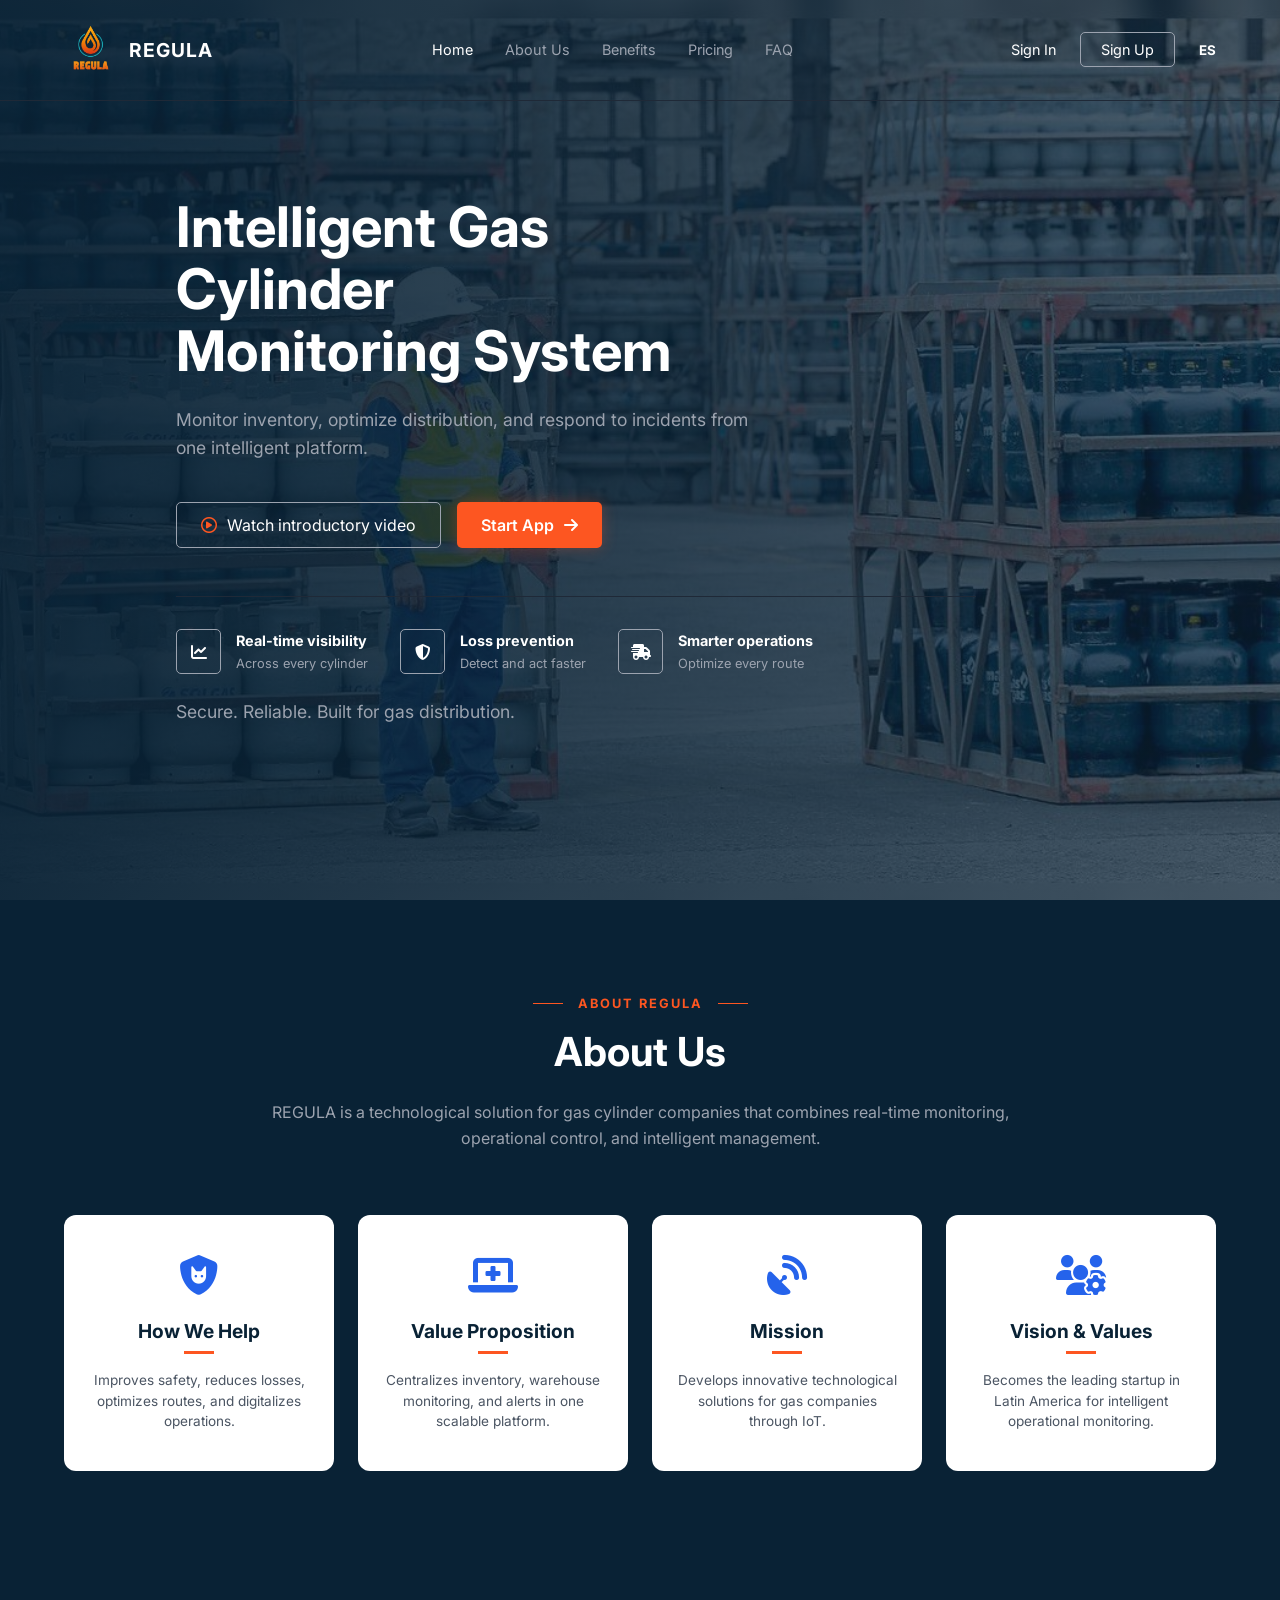
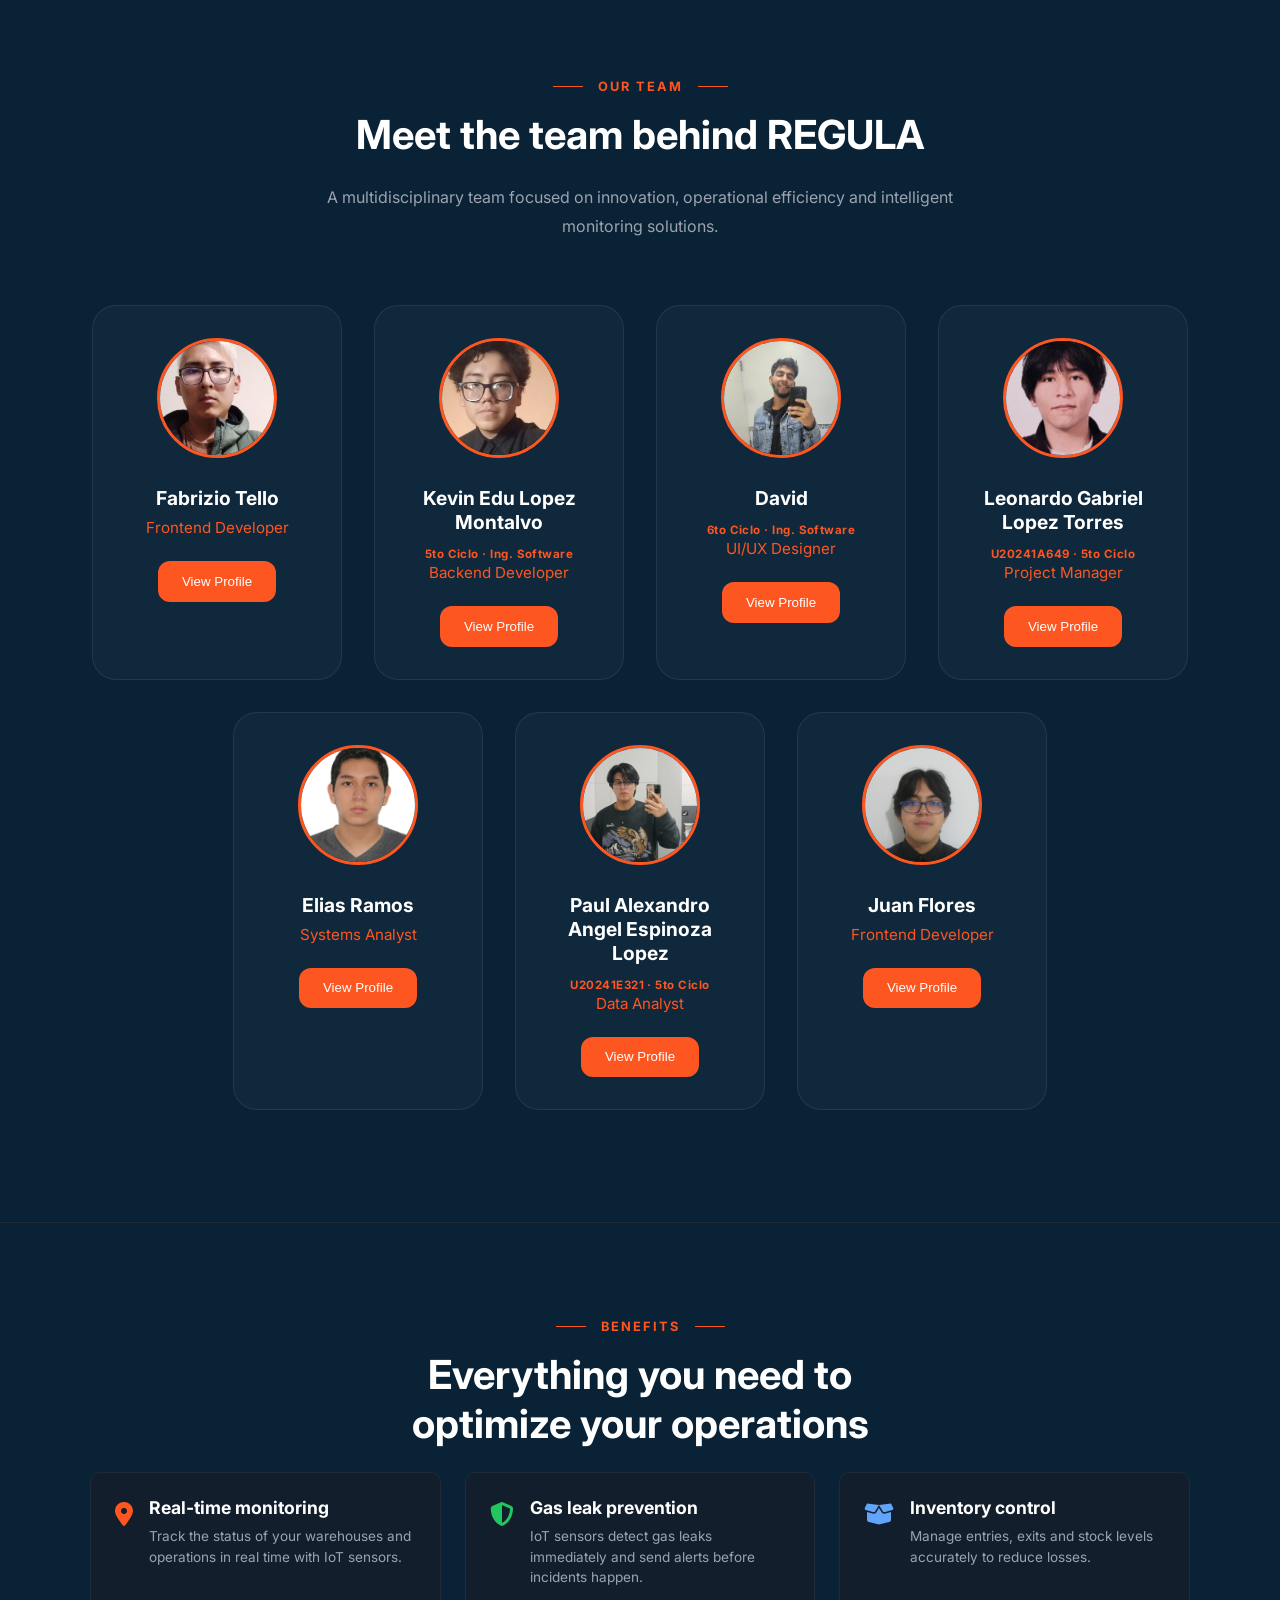
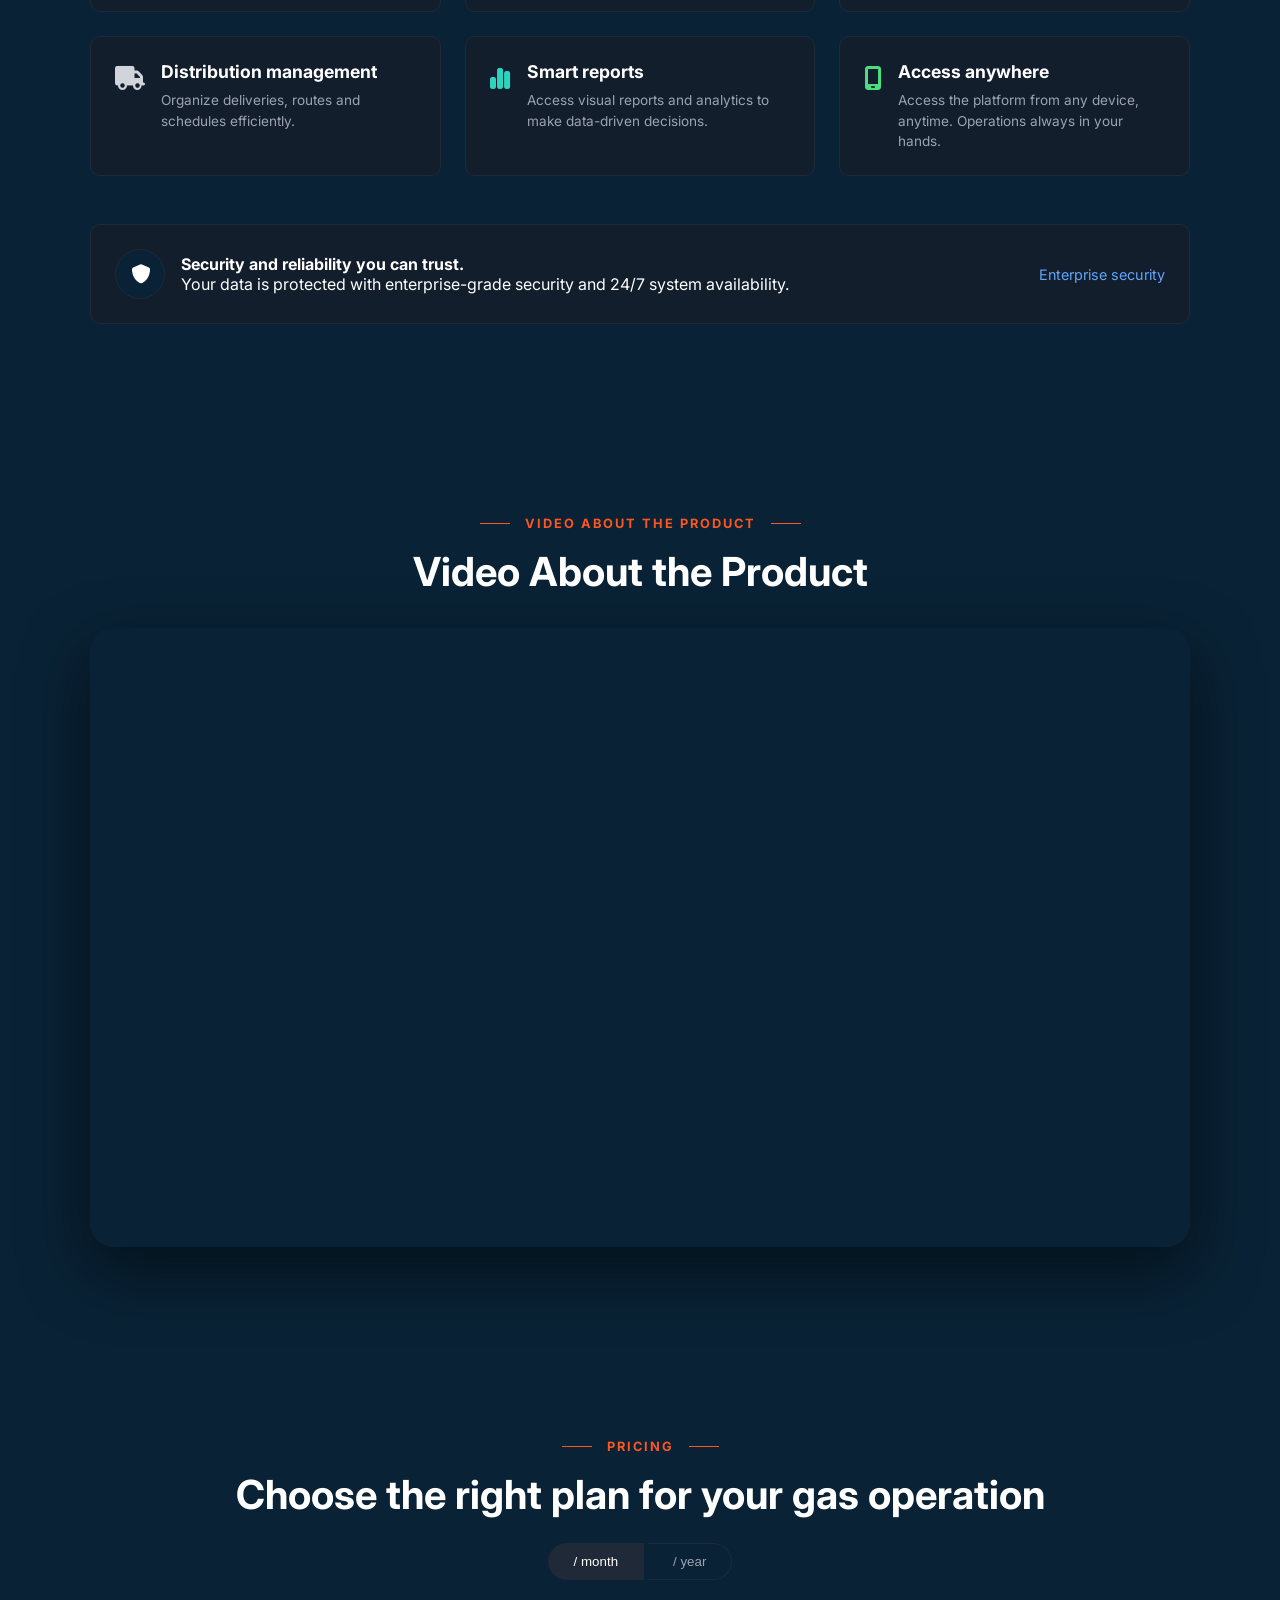
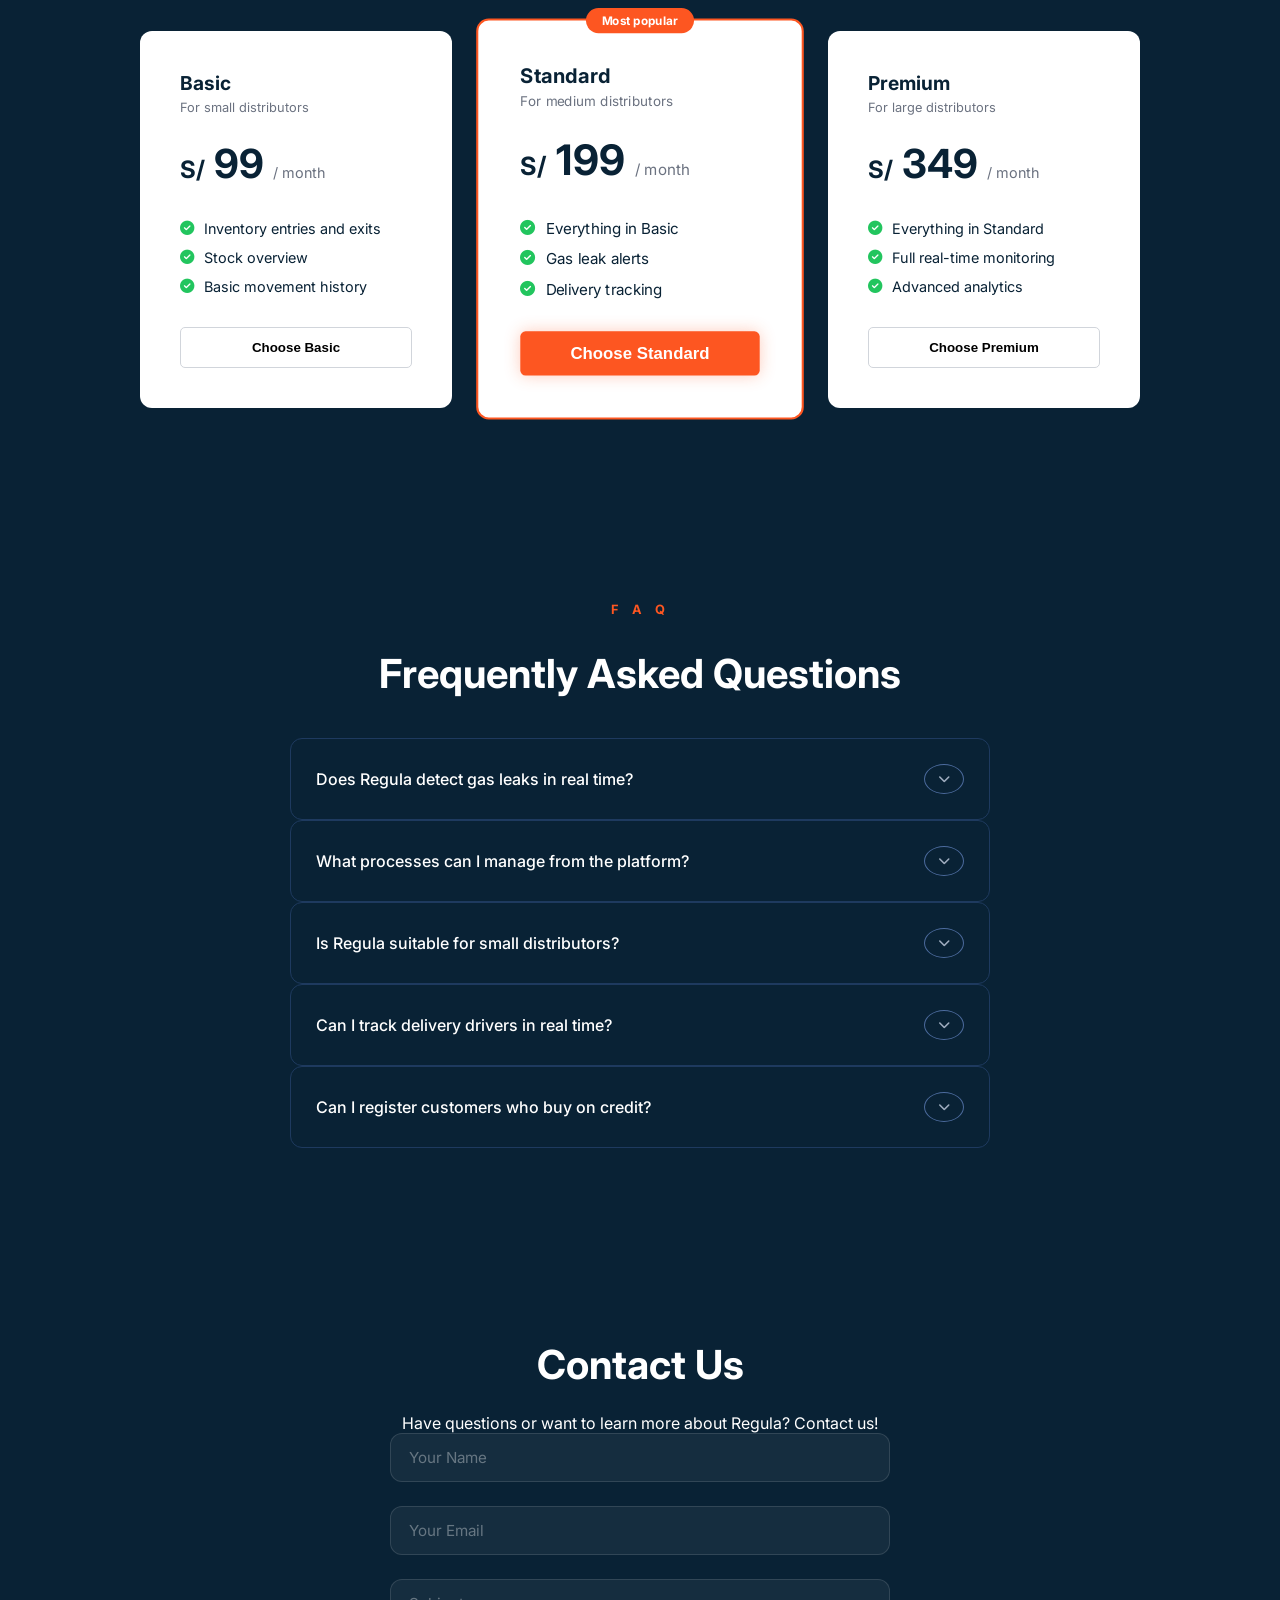
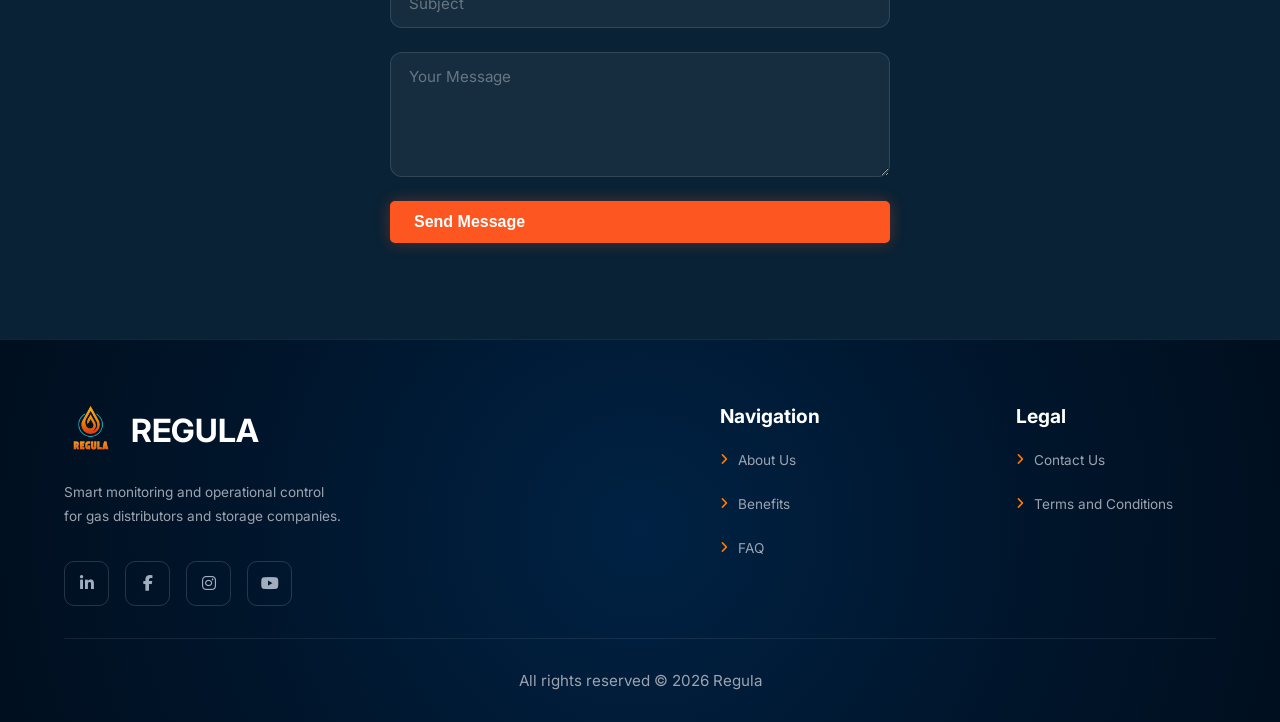
==== docs/index.html @ 6ac47c5e "feat(develop): update deployment path, enhance contact form functionality, and improve team member p" ====
﻿<!DOCTYPE html>
<html lang="es">
<head>
    <meta charset="UTF-8">
    <meta name="viewport" content="width=device-width, initial-scale=1.0">
    <title>Regula - Intelligent Gas Cylinder Monitoring</title>
    <link rel="stylesheet" href="assets/css/styles.css">
    <link href="https://fonts.googleapis.com/css2?family=Inter:wght@300;400;500;600;700&display=swap" rel="stylesheet">
    <link rel="stylesheet" href="https://cdnjs.cloudflare.com/ajax/libs/font-awesome/6.4.0/css/all.min.css">
    <link rel="stylesheet"href="https://cdnjs.cloudflare.com/ajax/libs/font-awesome/6.5.1/css/all.min.css">
</head>
<body>

    <header class="navbar">
        <div class="logo">
            <img src="assets/icons/logo-regula.png" alt="logo" width="55" height="auto">
            <span><b>REGULA</b></span>
        </div>

        <nav id="nav">
            <a href="#hero" class="active" data-i18n="nav_home">Home</a>
            <a href="#about" data-i18n="nav_about">About Us</a>
            <a href="#features" data-i18n="nav_features">Benefits</a>
            <a href="#pricing" data-i18n="nav_pricing">Pricing</a>
            <a href="#faq" data-i18n="nav_faq">FAQ</a>
        </nav>

        <div class="nav-actions">
        <a href="#signin" class="btn-signin">Sign In</a>
        <a href="#signup" class="btn-signup">Sign Up</a>
            <button id="langToggle" class="lang-btn">EN</button>
        </div>
    </header>

    
<section id="signin" class="auth-page">
    <div class="auth-left">
        <div class="auth-accent-line"></div>

        <h1>Welcome Back</h1>

        <p>
            Sign in to access your REGULA dashboard and manage your gas
            cylinder operations intelligently
        </p>

        <div class="auth-benefits">
            <div class="auth-benefit">
                <div class="auth-icon-box">
                    <i class="fa-solid fa-shield-halved"></i>
                </div>
                <div>
                    <h3>Secure Access</h3>
                    <span>Your data is protected with enterprise-grade security</span>
                </div>
            </div>

            <div class="auth-benefit">
                <div class="auth-icon-box">
                    <i class="fa-solid fa-chart-simple"></i>
                </div>
                <div>
                    <h3>Real-time Insights</h3>
                    <span>Monitor and act your operations with live data</span>
                </div>
            </div>

            <div class="auth-benefit">
                <div class="auth-icon-box">
                    <i class="fa-solid fa-truck-fast"></i>
                </div>
                <div>
                    <h3>Smarter Operations</h3>
                    <span>Optimize routes, reduce losses, and improve efficiency</span>
                </div>
            </div>
        </div>
    </div>

    <div class="auth-card">
        <h2>Sign In</h2>
        <p>Welcome back! Please sign in to continue</p>

        <form class="auth-form" id="signInForm">
            <div class="auth-field">
                <label>Email</label>
                <div class="auth-input">
                    <i class="fa-regular fa-envelope"></i>
                    <input type="email" id="signinEmail" placeholder="you@example.com" required>
                </div>
            </div>

            <div class="auth-field">
                <label>Password</label>
                <div class="auth-input">
                    <i class="fa-solid fa-lock"></i>
                    <input type="password" id="signinPassword" placeholder="Enter your password" required>
                    <button type="button" class="auth-password-toggle">
                        <i class="fa-regular fa-eye"></i>
                    </button>
                </div>
            </div>

            <div class="auth-row">
                <label class="auth-check">
                    <input type="checkbox">
                    <span>Remember me</span>
                </label>

                <a href="#">Forgot password?</a>
            </div>

            <button type="submit" class="auth-submit">
                Sign In
                <i class="fa-solid fa-arrow-right"></i>
            </button>

            <div class="auth-divider">
                <span></span>
                <p>or continue with</p>
                <span></span>
            </div>

        <button type="button" class="google-btn">
        <img src="assets/icons/google-icon.svg" alt="Google icon" class="google-icon">
            Continue with Google
        </button>

            <p class="auth-switch">
                Don’t have an account?
                <a href="#signup" class="show-signup">Sign Up</a>
            </p>

            <p class="auth-message" id="signInMessage"></p>
        </form>
    </div>
</section>

<section id="signup" class="auth-page">
    <div class="auth-left">
        <div class="auth-accent-line"></div>

        <h1>Get started<br>with REGULA</h1>

        <p>
            Create your account to streamline gas cylinder operations, ensure safety,
            and monitor performance in real time.
        </p>

        <div class="auth-benefits">
            <div class="auth-benefit">
                <div class="auth-icon-box">
                    <i class="fa-solid fa-shield-halved"></i>
                </div>
                <div>
                    <h3>Centralized Control</h3>
                    <span>Manage your fleet, inspections, and compliance from one secure platform</span>
                </div>
            </div>

            <div class="auth-benefit">
                <div class="auth-icon-box">
                    <i class="fa-solid fa-chart-simple"></i>
                </div>
                <div>
                    <h3>Real-time Visibility</h3>
                    <span>Track cylinder status, refills, and alerts with live dashboards</span>
                </div>
            </div>

            <div class="auth-benefit">
                <div class="auth-icon-box">
                    <i class="fa-solid fa-truck-fast"></i>
                </div>
                <div>
                    <h3>Operational Efficiency</h3>
                    <span>Optimize routes, reduce downtime, and improve safety</span>
                </div>
            </div>
        </div>
    </div>

    <div class="auth-card">
        <h2>Sign Up</h2>
        <p>Create your account to get started with REGULA.</p>

        <form class="auth-form" id="signUpForm">
            <div class="auth-field">
                <label>Full name</label>
                <div class="auth-input">
                    <i class="fa-regular fa-user"></i>
                    <input type="text" id="signupName" placeholder="Enter your full name" required>
                </div>
            </div>

            <div class="auth-field">
                <label>Company name</label>
                <div class="auth-input">
                    <i class="fa-regular fa-building"></i>
                    <input type="text" id="signupCompany" placeholder="Enter your company name" required>
                </div>
            </div>

            <div class="auth-field">
                <label>Email</label>
                <div class="auth-input">
                    <i class="fa-regular fa-envelope"></i>
                    <input type="email" id="signupEmail" placeholder="you@example.com" required>
                </div>
            </div>

            <div class="auth-field">
                <label>Password</label>
                <div class="auth-input">
                    <i class="fa-solid fa-lock"></i>
                    <input type="password" id="signupPassword" placeholder="Enter your password" required>
                    <button type="button" class="auth-password-toggle">
                        <i class="fa-regular fa-eye"></i>
                    </button>
                </div>
            </div>

            <div class="auth-field">
                <label>Confirm password</label>
                <div class="auth-input">
                    <i class="fa-solid fa-lock"></i>
                    <input type="password" id="signupConfirmPassword" placeholder="Confirm your password" required>
                    <button type="button" class="auth-password-toggle">
                        <i class="fa-regular fa-eye"></i>
                    </button>
                </div>
            </div>

            <label class="auth-check terms">
                <input type="checkbox" id="termsCheck" required>
                <span>I agree to the <a href="#">Terms of Service</a> and <a href="#">Privacy Policy</a></span>
            </label>

            <button type="submit" class="auth-submit">
                Create Account
                <i class="fa-solid fa-arrow-right"></i>
            </button>

            <div class="auth-divider">
                <span></span>
                <p>or continue with</p>
                <span></span>
            </div>

        <button type="button" class="google-btn">
        <img src="assets/icons/google-icon.svg" alt="Google icon" class="google-icon">
        Continue with Google
        </button>

            <p class="auth-switch">
                Already have an account?
                <a href="#signin" class="show-signin">Sign In</a>
            </p>

            <p class="auth-message" id="signUpMessage"></p>
        </form>
    </div>
</section>

    <section id="hero" class="hero">
        <div class="hero-container">
            <h1 data-i18n="hero_title">Intelligent Gas<br>Cylinder<br>Monitoring System</h1>
            <p data-i18n="hero_desc">
                Monitor inventory, optimize distribution, and respond to incidents from one intelligent platform.
            </p>

            <div class="buttons">
                <a class="btn-secondary" href="#about-product"><i class="fa-regular fa-circle-play"></i><span data-i18n="btn_video_text">Watch introductory video</span></a>
                <a class="btn-primary" data-i18n="btn_demo" href="https://regula-frontend.firebaseapp.com/" target="_blank"> <i class="fa-solid fa-arrow-right"></i></a>
            </div>

            <div class="hero-metrics">
                <div class="metric">
                    <div class="icon-box"><i class="fa-solid fa-chart-line"></i></div>
                    <div>
                        <h4 data-i18n="metric_1"></h4>
                        <span data-i18n="metric_span1"></span>
                    </div>
                </div>
                <div class="metric">
                    <div class="icon-box"><i class="fa-solid fa-shield-halved"></i></div>
                    <div>
                        <h4 data-i18n="metric_2"></h4>
                        <span data-i18n="metric_span2"></span>
                    </div>
                </div>
                <div class="metric">
                    <div class="icon-box"><i class="fa-solid fa-truck-fast"></i></div>
                    <div>
                        <h4 data-i18n="metric_3"></h4>
                        <span data-i18n="metric_span3"></span>
                    </div>
                </div>
            </div>
            <p class="hero-note" data-i18n="metric_text"></p>
        </div>
    </section>

    <section id="about" class="about">
        <div class="section-tag"><span class="line"></span> ABOUT REGULA <span class="line"></span></div>
        <h2 data-i18n="nav_about">About Us</h2>
        <p class="section-desc" data-i18n="about_desc"></p>

        <div class="about-grid">
            <div class="about-card">
                <i class="fa-solid fa-shield-cat icon-large"></i>
                <h3 data-i18n="about_h3_1"></h3>
                <div class="card-line"></div>
                <p data-i18n="about_p_1"></p>
            </div>
            <div class="about-card">
                <i class="fa-solid fa-laptop-medical icon-large"></i>
                <h3 data-i18n="about_h3_2"></h3>
                <div class="card-line"></div>
                <p data-i18n="about_p_2"></p>
            </div>
            <div class="about-card">
                <i class="fa-solid fa-satellite-dish icon-large"></i>
                <h3 data-i18n="about_h3_3"></h3>
                <div class="card-line"></div>
                <p data-i18n="about_p_3"></p>
            </div>
            <div class="about-card">
                <i class="fa-solid fa-users-gear icon-large"></i>
                <h3 data-i18n="about_h3_4"  ></h3>
                <div class="card-line"></div>
                <p data-i18n="about_p_4"></p>
            </div>
        </div>
    </section>

    <section class="our-team" id="our-team">

    <div class="section-tag">
        <span class="line"></span>
        <span data-i18n="team_title">Our Team</span>
        <span class="line"></span>
    </div>

    <h2 data-i18n="team_subtitle">
        Meet the professionals behind REGULA
    </h2>

    <p class="team-intro" data-i18n="team_intro">
        A multidisciplinary team focused on innovation,
        operational efficiency and intelligent monitoring solutions.
    </p>

    <div class="team-grid">

        <div class="team-member">
            <img src="assets/images/Fabrizio.png" alt="Fabrizio">
            <h4>Fabrizio Tello</h4>
            <span class="role">Frontend Developer</span>
            <button class="team-btn"
                    onclick="openModal(
                    'Fabrizio Tello',
                    'Frontend developer focused on creating modern interfaces and intuitive user experiences for REGULA.'
                    )">
                View Profile
            </button>
        </div>

        <div class="team-member">
            <img src="assets/images/Kevin.jpeg" alt="Kevin">
            <h4>Kevin Edu Lopez Montalvo</h4>
            <span class="member-code">5to Ciclo · Ing. Software</span>
            <span class="role">Backend Developer</span>
            <button class="team-btn"
                    onclick="openModal(
                    'Kevin Edu Lopez Montalvo',
                    'Soy estudiante de Ingeniería de Software y actualmente curso el quinto ciclo. Me considero una persona responsable, proactiva y con gran motivación por aprender. En el curso de Aplicaciones Web, veo este proyecto como una oportunidad para desarrollar una solución orientada a la seguridad y gestión de balones de gas, aplicando tecnologías web, trabajo en equipo y buenas prácticas de desarrollo. Me interesa especialmente cómo el software puede aportar a la seguridad y eficiencia en procesos reales, por lo que busco fortalecer mis habilidades técnicas y colaborar activamente con mis compañeros para lograr un resultado sólido.'
                    )">
                View Profile
            </button>
        </div>

        <div class="team-member">
            <img src="assets/images/David.png" alt="David">
            <h4>David</h4>
            <span class="member-code">6to Ciclo · Ing. Software</span>
            <span class="role">UI/UX Designer</span>
            <button class="team-btn"
                    onclick="openModal(
                    'David',
                    'Soy estudiante de Ingeniería de Software del sexto ciclo. Me considero una persona responsable, colaborativa y comprometida con el desarrollo de soluciones tecnológicas de calidad. Cuento con sólida capacidad para resolver problemas y un enfoque claro en las buenas prácticas de desarrollo. Aporto al equipo con organización, comunicación fluida y un genuino compromiso por construir soluciones tecnológicas que marquen la diferencia. Busco contribuir activamente en cada etapa del proyecto, desde el diseño hasta la implementación.'
                    )">
                View Profile
            </button>
        </div>

        <div class="team-member">
            <img src="assets/images/Leonardo.png" alt="Leonardo">
            <h4>Leonardo Gabriel Lopez Torres</h4>
            <span class="member-code">U20241A649 · 5to Ciclo</span>
            <span class="role">Project Manager</span>
            <button class="team-btn"
                    onclick="openModal(
                    'Leonardo Gabriel Lopez Torres — U20241A649',
                    'Mi nombre es Leonardo Gabriel Lopez Torres y actualmente estudio Ingeniería de Software en la UPC, cursando el quinto ciclo. Me gusta jugar videojuegos, salir y ayudar a mis compañeros. Me considero una persona responsable, comprometida y con buena capacidad para trabajar en equipo. Mi objetivo dentro de este proyecto es aportar constantemente al grupo, mantener una comunicación ágil y adquirir nuevas experiencias que me permitan afrontar proyectos futuros con mayor preparación.'
                    )">
                View Profile
            </button>
        </div>

        <div class="team-member">
            <img src="assets/images/Elias.jpeg" alt="Elias">
            <h4>Elias Ramos</h4>
            <span class="role">Systems Analyst</span>
            <button class="team-btn"
                    onclick="openModal(
                    'Elias Ramos',
                    'Systems analyst dedicated to operational processes and monitoring optimization.'
                    )">
                View Profile
            </button>
        </div>

        <div class="team-member">
            <img src="assets/images/Paul.jpeg" alt="Paul">
            <h4>Paul Alexandro Angel Espinoza Lopez</h4>
            <span class="member-code">U20241E321 · 5to Ciclo</span>
            <span class="role">Data Analyst</span>
            <button class="team-btn"
                    onclick="openModal(
                    'Paul Alexandro Angel Espinoza Lopez — U20241E321',
                    'Soy un estudiante de Ingeniería de Software del quinto ciclo. Me considero una persona que le gusta escuchar a los demás, comprometida, autoconsciente y directa en la toma de decisiones. Me gusta aprender cosas nuevas, ya sean de mi carrera o no, pues esto me ayuda a formarme con mayores conocimientos y ser alguien con quien se pueda contar en distintos ámbitos. También me interesa participar en nuevos retos para aplicar mis conocimientos. Mi objetivo en este grupo es colaborar activamente con todos los integrantes, escuchar sus opiniones y construir un proyecto donde todos aportemos desde el inicio hasta el final. Cuento con conocimientos en C++, además de conocimientos básicos en Java, HTML, CSS y Python.'
                    )">
                View Profile
            </button>
        </div>

        <div class="team-member">
            <img src="assets/images/Juan.jpeg" alt="Juan">
            <h4>Juan Flores</h4>
            <span class="role">Frontend Developer</span>
            <button class="team-btn"
                    onclick="openModal(
                    'Juan Flores',
                    'Frontend developer responsible for user authentication flows, secure entry forms, and maximizing the usability and quality of the main landing page.'
                    )">
                View Profile
            </button>
        </div>
    </div>
</section>


<div class="team-modal" id="teamModal">
    <div class="modal-content">
        <span class="close-modal" onclick="closeModal()">
            &times;
        </span>
        <h3 id="modalName"></h3>
        <p id="modalDescription"></p>
    </div>
</div>

    <section id="features" class="benefits">
        <div class="section-tag"><span class="line"></span> <span data-i18n="features_title"> Benefits </span><span class="line"></span></div>
        
        <h2 data-i18n="benefits_title"></h2>

        <div class="benefits-grid">
            <div class="benefit-card">
                <i class="fa-solid fa-location-dot" style="color: var(--accent)"></i>
                <div>
                    <h3 data-i18n="f4"></h3>
                    <p data-i18n="p1"></p>
                </div>
            </div>
            <div class="benefit-card">
                <i class="fa-solid fa-shield-halved" style="color: #22c55e"></i>
                <div>
                    <h3 data-i18n="f3"></h3>
                    <p data-i18n="p2"></p>
                </div>
            </div>
            <div class="benefit-card">
                <i class="fa-solid fa-box-open" style="color: #60a5fa"></i>
                <div>
                    <h3 data-i18n="f1">Inventory control</h3>
                    <p data-i18n="p3"></p>
                </div>
            </div>
            <div class="benefit-card">
                <i class="fa-solid fa-truck" style="color: #d1d5db"></i>
                <div>
                    <h3 data-i18n="f2">Distribution management</h3>
                    <p data-i18n="p4"></p>
                </div>
            </div>
            <div class="benefit-card">
                <i class="fa-solid fa-chart-simple" style="color: #2dd4bf"></i>
                <div>
                    <h3 data-i18n="f5"></h3>
                    <p data-i18n="p5"></p>
                </div>
            </div>
            <div class="benefit-card">
                <i class="fa-solid fa-mobile-screen" style="color: #4ade80"></i>
                <div>
                    <h3 data-i18n="f6"></h3>
                    <p data-i18n="p6"></p>
                </div>
            </div>
        </div>

        <div class="security-banner">
            <div class="banner-content">
                <div class="shield-icon"><i class="fa-solid fa-shield"></i></div>
                <div>
                    <h4 data-i18n="benefits_h4"></h4>
                    <p data-i18n="p7"></p>
                </div>
            </div>
            <a href="#" class="enterprise-link">Enterprise security</a>
        </div>
    </section>



    <section id="about-product" class="about-product">

        <div class="product-video">
            <div class="section-tag"><span class="line"></span> <span data-i18n="video_tittle">Video about the product</span><span class="line"></span></div>
            <h2 data-i18n="video_tittle">Video About the Product</h2>

            <div class="video-responsive">
                <iframe
                    src="https://www.youtube.com/embed/2Is8hdqSGRY"
                    title="About the product"
                    frameborder="0"
                    allow="accelerometer; autoplay; clipboard-write; encrypted-media; gyroscope; picture-in-picture; web-share"
                    referrerpolicy="strict-origin-when-cross-origin"
                    allowfullscreen>
                </iframe>
            </div>
        </div>
    </section>



    <section id="pricing" class="pricing">
        <div class="section-tag"><span class="line"></span> <span data-i18n="pricing_head">Pricing</span><span class="line"></span></div>
        <h2 data-i18n="pricing_title">Choose the right plan for your gas operation</h2>

        <div class="pricing-toggle">
            <button class="active" data-i18n="pricing_monthly">Monthly</button>
            <button data-i18n="pricing_annual">Annual</button>
        </div>

        <div class="pricing-grid">
            <div class="price-card">
                <div class="plan-header" data-i18n="basic">
                    <i class="fa-solid fa-cube"></i> Basic
                </div>
                <p class="plan-desc" data-i18n="pricing_sub1">For small distributors</p>
                <div class="price"><span>S/</span> 99 <small data-i18n="pricing_monthly">/ month</small></div>
                <ul>
                    <li>
                        <i class="fa-solid fa-circle-check"></i>
                        <span data-i18n="price_text1">Inventory entries and exits</span>
                    </li>
                    <li>
                        <i class="fa-solid fa-circle-check" ></i>
                        <span data-i18n="price_text2">Stock overview</span>
                    </li>
                    <li>
                        <i class="fa-solid fa-circle-check" ></i>
                        <span data-i18n="price_text3">Basic movement history</span>
                    </li>
                </ul>
                <button class="btn-outline">Choose Basic</button>
            </div>

            <div class="price-card popular">
                <div class="badge" data-i18n="popular">Most popular</div>
                <div class="plan-header" data-i18n="standard">
                    <i class="fa-solid fa-star"></i> Standard
                </div>
                <p class="plan-desc" data-i18n="pricing_sub2">For growing operations</p>
                <div class="price"><span>S/</span> 199 <small data-i18n="pricing_monthly">/ month</small></div>
                <ul>
                    <li>
                        <i class="fa-solid fa-circle-check" ></i>
                        <span data-i18n="price_text4">Everything in Basic</span>
                    </li>
                    <li>
                        <i class="fa-solid fa-circle-check" ></i>
                        <span data-i18n="price_text5">Gas leak alerts</span>
                    </li>
                    <li>
                        <i class="fa-solid fa-circle-check" ></i>
                        <span data-i18n="price_text6">Delivery tracking</span>
                    </li>
                </ul>
                <button class="btn-primary">Choose Standard</button>
            </div>

            <div class="price-card">
                <div class="plan-header" data-i18n="premium">
                    <i class="fa-solid fa-gem"></i> Premium
                </div>
                <p class="plan-desc" data-i18n="pricing_sub3">For multiple sites</p>
                <div class="price"><span>S/</span> 349 <small data-i18n="pricing_monthly">/ month</small></div>
                <ul>
                    <li>
                        <i class="fa-solid fa-circle-check" ></i>
                        <span data-i18n="price_text7">Everything in Standard</span>
                    </li>
                    <li>
                        <i class="fa-solid fa-circle-check" ></i>
                        <span data-i18n="price_text8">Full real-time monitoring</span>
                    </li>
                    <li>
                        <i class="fa-solid fa-circle-check" ></i>
                        <span data-i18n="price_text9">Advanced analytics</span>
                    </li>
                </ul>
                <button class="btn-outline">Choose Premium</button>
            </div>
        </div>
    </section>

    <section id="faq" class="faq">
    <div class="section-tag" style="letter-spacing: 5px;">
        F A Q
    </div>

    <h2 data-i18n="faq_title">
        Frequently Asked Questions
    </h2>

    <div class="faq-container">
        <div class="faq-item">
            <div class="faq-question">
                <span data-i18n="faq_1">
                    Does Regula detect gas leaks in real time?
                </span>

                <div class="icon-circle">
                    <i class="fa-solid fa-chevron-down"></i>
                </div>
            </div>
            <div class="faq-answer" data-i18n="answer_1">
                Yes. Regula continuously monitors gas cylinders
                and instantly alerts operators when abnormal
                gas leak patterns are detected.
            </div>
        </div>

        <div class="faq-item">
            <div class="faq-question">
                <span data-i18n="faq_2">
                    What processes can I manage from the platform?
                </span>
                <div class="icon-circle">
                    <i class="fa-solid fa-chevron-down"></i>
                </div>
            </div>
            <div class="faq-answer" data-i18n="answer_2">
                You can manage inventory, deliveries,
                customer records, routes and operational monitoring.
            </div>
        </div>

        <div class="faq-item">
            <div class="faq-question">
                <span data-i18n="faq_3">
                    Is Regula suitable for small distributors?
                </span>
                <div class="icon-circle">
                    <i class="fa-solid fa-chevron-down"></i>
                </div>
            </div>
            <div class="faq-answer" data-i18n="answer_3">
                Absolutely. Regula adapts to both
                small and large gas distribution operations.
            </div>
        </div>

        <div class="faq-item">
            <div class="faq-question">
                <span data-i18n="faq_4">
                    Can I track delivery drivers in real time?
                </span>
                <div class="icon-circle">
                    <i class="fa-solid fa-chevron-down"></i>
                </div>
            </div>
            <div class="faq-answer" data-i18n="answer_4">
                Yes. The platform provides live tracking
                and route monitoring for delivery drivers.
            </div>
        </div>

        <div class="faq-item">
            <div class="faq-question">
                <span data-i18n="faq_5">
                    Can I register customers who buy on credit?
                </span>
                <div class="icon-circle">
                    <i class="fa-solid fa-chevron-down"></i>
                </div>
            </div>
            <div class="faq-answer" data-i18n="answer_5">
                Yes. Regula allows customer credit management,
                payment tracking and debt monitoring.
            </div>
        </div>
    </div>
</section>

    <section class="form" id="contact-section">
        <div class="form-container">
            <h2 data-i18n="contact_title">Contact Us</h2>
            <p data-i18n="contact_desc">
                Have questions or want to learn more about Regula? Contact us!
            </p>

            <form action="#" method="post" class="contact-form" id="contactForm">
                <input type="text" name="name" placeholder="Your Name" required>
                <input type="email" name="email" placeholder="Your Email" required>
                <input type="text" name="subject" placeholder="Subject" required>
                <textarea name="message" rows="5" placeholder="Your Message" required></textarea>
                <button type="submit" class="btn-primary">Send Message</button>
                <p class="contact-success" id="contactSuccess">Message sent! We'll get back to you soon.</p>
            </form>
        </div>
    </section>

    <footer class="footer">
        <div class="footer-container">
            <div class="footer-brand">
            <div class="footer-logo">
                <img src="assets/icons/logo-regula.png" alt="regula logo" width="55" height="auto">
                <span>REGULA</span>
            </div>
            <p data-i18n="footer_text">
                Smart monitoring and operational control
                for gas distributors and storage companies.
            </p>
            <div class="socials">
                <a href="#"><i class="fa-brands fa-linkedin-in"></i></a>
                <a href="#"><i class="fa-brands fa-facebook-f"></i></a>
                <a href="#"><i class="fa-brands fa-instagram"></i></a>
                <a href="#"><i class="fa-brands fa-youtube"></i></a>
            </div>
        </div>

            <div class="footer-links">
            <div class="footer-column">
                <h4>Navigation</h4>
                <a href="#">
                    <i class="fa-solid fa-angle-right"></i>
                    About Us
                </a>
                <a href="#">
                    <i class="fa-solid fa-angle-right"></i>
                    Benefits
                </a>
                <a href="#">
                    <i class="fa-solid fa-angle-right"></i>
                    FAQ
                </a>
            </div>

        <div class="footer-column">
            <h4>Legal</h4>
                    <a href="#contact-section" class="footer-contact-link">
                        <i class="fa-solid fa-angle-right"></i>
                        Contact Us
                    </a>
                    <a href="#">
                        <i class="fa-solid fa-angle-right"></i>
                        Terms and Conditions
                    </a>
                </div>
            </div>
        </div>

        <div class="footer-bottom">
            <p data-i18n="copyright">All rights reserved © 2026 Regula</p>
        </div>
           

        </div>
    </footer>

    <script src="assets/js/scripts.js"></script>
    <script src="assets/js/i18n.js"></script>
</body>
---- docs/assets/css/styles.css ----
html{
    scroll-behavior: smooth;
}

:root {
    --primary-bg: #092235;
    --secondary-bg: #131e2d;
    --accent: #fd5621;
    --accent-hover: #e04515;
    --text-main: #ffffff;
    --text-muted: #9ca3af;
    --border-color: #1f2937;
    --card-light: #ffffff;
}

* {
    margin: 0;
    padding: 0;
    box-sizing: border-box;
}

.our-team{
    padding: 7rem 4rem;
    text-align: center;
}

.team-intro{
    max-width: 700px;
    margin: 1rem auto 4rem;

    color: var(--text-muted);
    line-height: 1.8;
}

.team-grid{
    display: flex;
    justify-content: center;
    gap: 2rem;
    flex-wrap: wrap;
}

.team-member{
    width: 250px;
    background: rgba(255,255,255,0.03);
    border: 1px solid rgba(255,255,255,0.08);
    border-radius: 24px;
    padding: 2rem;
    transition: 0.3s ease;
}

.team-member:hover{
    transform: translateY(-10px);
    border-color: var(--accent);
    box-shadow: 0 10px 30px rgba(0,0,0,0.2);
}

.team-member img{
    width: 120px;
    height: 120px;
    object-fit: cover;
    border-radius: 50%;
    margin-bottom: 1.5rem;
    border: 3px solid var(--accent);
}

.team-member h4{
    font-size: 1.2rem;
    margin-bottom: 0.5rem;
}

.role{
    display: block;
    color: var(--accent);
    margin-bottom: 1.5rem;
    font-size: 0.95rem;
}

.team-btn{
    border: none;
    background: var(--accent);
    color: white;
    padding: 0.8rem 1.5rem;
    border-radius: 12px;
    cursor: pointer;
    transition: 0.3s ease;
}

.team-btn:hover{
    transform: scale(1.05);
}


.team-modal{
    position: fixed;
    inset: 0;
    background: rgba(0,0,0,0.7);
    display: none;
    justify-content: center;
    align-items: center;
    z-index: 999;
}

.modal-content{
    width: 90%;
    max-width: 500px;
    background: #0b1d2d;
    padding: 3rem;
    border-radius: 24px;
    position: relative;
    text-align: center;
}

.modal-content h3{
    margin-bottom: 1rem;
}

.modal-content p{
    color: var(--text-muted);
    line-height: 1.7;
}

.close-modal{
    position: absolute;
    top: 15px;
    right: 20px;
    font-size: 2rem;
    cursor: pointer;
}

body {
    font-family: 'Inter', sans-serif;
    background-color: var(--primary-bg);
    color: var(--text-main);
    overflow-x: hidden;
}

a {
    text-decoration: none;
    color: inherit;
}

ul {
    list-style: none;
}

.navbar {
    background: transparent;
}

.navbar {
    position: fixed;
    top: 0;
    width: 100%;
    display: flex;
    justify-content: space-between;
    align-items: center;
    padding: 1.5rem 4rem;
    border-bottom: 1px solid var(--border-color);
    z-index: 100;
    transition: all 0.3s ease;
}

.navbar nav a {
    position: relative;
    text-decoration: none;
    transition: color 0.3s ease;
}

.navbar nav a::after {
    content: "";

    position: absolute;
    left: 0;
    bottom: -6px;

    width: 0%;
    height: 2px;

    background: var(--accent);

    transition: width 0.3s ease;
}

.navbar nav a:hover {
    color: var(--accent);
}

.navbar nav a:hover::after {
    width: 100%;
}

.navbar.scrolled {
    background-color: rgba(9, 34, 53, 0.95);
    backdrop-filter: blur(10px);
    box-shadow: 0 4px 20px rgba(0,0,0,0.2);
    padding: 1rem 4rem;
}

.logo {
    display: flex;
    align-items: center;
    gap: 10px;
    font-size: 1.2rem;
    letter-spacing: 1px;
}

.navbar nav {
    display: none;
}

.nav-actions {
    display: flex;
    align-items: center;
    gap: 1.5rem;
    font-size: 0.9rem;
}

.btn-signin:hover { color: var(--accent); }
.btn-signup {
    border: 1px solid var(--text-muted);
    padding: 8px 20px;
    border-radius: 5px;
    transition: 0.3s;
}
.btn-signup:hover { background: var(--secondary-bg); }

.lang-btn {
    background: transparent;
    color: var(--text-main);
    border: none;
    cursor: pointer;
    font-family: inherit;
    font-weight: bold;
}

.hero {
      min-height: 100vh;
    display: flex;
    align-items: center;
    justify-content: flex-start;
    padding: 8rem 4rem 4rem 4rem;
    background-image: linear-gradient(
        to right,
        rgba(9, 34, 53, 0.95) 0%,
        rgba(9, 34, 53, 0.7) 100%
    ),
    url('../images/hero.jpg');

    background-size: cover;
    background-position: center;
    
}

.hero-container {
    max-width: 800px;
    width: 100%;
    text-align: left;
    display: flex;
    flex-direction: column;
    margin-left: 7rem;
}

.hero h1 {
    font-size: 3.5rem;
    line-height: 1.1;
    margin-bottom: 1.5rem;
}

.hero p {
    font-size: 1.1rem;
    color: var(--text-muted);
    margin-bottom: 2.5rem;
    max-width: 600px;
    line-height: 1.6;
}

.buttons {
    display: flex;
    gap: 1rem;
    margin-bottom: 3rem;
}

.btn-primary {
    background-color: var(--accent);
    color: white;
    border: none;
    padding: 12px 24px;
    border-radius: 5px;
    font-size: 1rem;
    font-weight: 600;
    cursor: pointer;
    display: flex;
    align-items: center;
    gap: 10px;
    transition: 0.3s;
    box-shadow: 0 0 15px rgba(253,86,33,0.3);
}

.btn-primary:hover { background-color: var(--accent-hover); }

.btn-secondary {
    background-color: transparent;
    color: white;
    border: 1px solid var(--text-muted);
    padding: 12px 24px;
    border-radius: 5px;
    font-size: 1rem;
    cursor: pointer;
    display: flex;
    align-items: center;
    gap: 10px;
    transition: 0.3s;
}

.btn-secondary:hover { background-color: var(--secondary-bg); }
.btn-secondary i { color: var(--accent); }

.hero-metrics {
    display: flex;
    flex-wrap: wrap;
    gap: 2rem;
    border-top: 1px solid var(--border-color);
    padding-top: 2rem;
}

.metric {
    display: flex;
    align-items: center;
    gap: 15px;
}

.icon-box {
    width: 45px;
    height: 45px;
    border: 1px solid var(--text-muted);
    border-radius: 5px;
    display: flex;
    align-items: center;
    justify-content: center;
}

.metric h4 { font-size: 0.9rem; margin-bottom: 3px; }
.metric span { font-size: 0.8rem; color: var(--text-muted); }
.hero-note { font-size: 0.8rem; color: var(--text-muted); margin-top: 1.5rem; }

section { padding: 6rem 4rem; text-align: center; }
.section-tag {
    color: var(--accent);
    font-size: 0.8rem;
    font-weight: bold;
    letter-spacing: 2px;
    text-transform: uppercase;
    margin-bottom: 1rem;
    display: flex;
    align-items: center;
    justify-content: center;
    gap: 15px;
}
.section-tag .line { width: 30px; height: 1px; background-color: var(--accent); }
section h2 { font-size: 2.5rem; margin-bottom: 1.5rem; }

.section-desc { color: var(--text-muted); max-width: 800px; margin: 0 auto 4rem auto; line-height: 1.6; }
.about-grid { display: grid; grid-template-columns: repeat(auto-fit, minmax(250px, 1fr)); gap: 1.5rem; }
.about-card {
    background-color: var(--card-light);
    color: var(--primary-bg);
    padding: 2.5rem 1.5rem;
    border-radius: 12px;
    text-align: center;
    transition: transform 0.3s;
}
.about-card:hover { transform: translateY(-10px); }
.icon-large { font-size: 2.5rem; color: #2563eb; margin-bottom: 1.5rem; }
.about-card h3 { margin-bottom: 0.5rem; font-size: 1.2rem; }
.card-line { width: 30px; height: 3px; background-color: var(--accent); margin: 0 auto 1rem auto; }
.about-card p { font-size: 0.85rem; color: #4b5563; line-height: 1.5; }


.benefits { background-color: var(--primary-bg); border-top: 1px solid var(--border-color); }
.benefits-grid { display: grid; grid-template-columns: repeat(auto-fit, minmax(300px, 1fr)); gap: 1.5rem; max-width: 1100px; margin: 0 auto; text-align: left; }
.benefit-card { background-color: var(--secondary-bg); border: 1px solid var(--border-color); padding: 1.5rem; border-radius: 10px; display: flex; gap: 1rem; }
.benefit-card i { font-size: 1.5rem; margin-top: 5px; }
.benefit-card h3 { margin-bottom: 8px; font-size: 1.1rem; }
.benefit-card p { font-size: 0.85rem; color: var(--text-muted); line-height: 1.5; }

.security-banner {
    background-color: var(--secondary-bg);
    border: 1px solid var(--border-color);
    max-width: 1100px;
    margin: 3rem auto 0 auto;
    padding: 1.5rem;
    border-radius: 10px;
    display: flex;
    justify-content: space-between;
    align-items: center;
    text-align: left;
}
.banner-content { display: flex; align-items: center; gap: 1rem; }
.shield-icon { width: 50px; height: 50px; background-color: var(--primary-bg); border-radius: 50%; display: flex; align-items: center; justify-content: center; font-size: 1.2rem; border: 1px solid var(--border-color); }
.enterprise-link { color: #60a5fa; font-size: 0.9rem; }

.pricing-toggle { margin-bottom: 3rem; }
.pricing-toggle button { background: transparent; border: 1px solid var(--border-color); color: var(--text-muted); padding: 10px 25px; cursor: pointer; }
.pricing-toggle button.active { background: var(--border-color); color: white; }
.pricing-toggle button:first-child { border-radius: 20px 0 0 20px; }
.pricing-toggle button:last-child { border-radius: 0 20px 20px 0; border-left: none; }

.pricing-grid { display: grid; grid-template-columns: repeat(auto-fit, minmax(300px, 1fr)); gap: 2rem; max-width: 1000px; margin: 0 auto; align-items: center; }
.price-card { background-color: var(--card-light); color: var(--primary-bg); padding: 2.5rem; border-radius: 12px; text-align: left; position: relative; }
.price-card.popular { transform: scale(1.05); border: 2px solid var(--accent); }
.badge { position: absolute; top: -12px; left: 50%; transform: translateX(-50%); background: var(--accent); color: white; padding: 5px 15px; font-size: 0.7rem; font-weight: bold; border-radius: 15px; }
.plan-header { display: flex; align-items: center; gap: 10px; font-size: 1.2rem; font-weight: bold; margin-bottom: 5px; }
.plan-header i { color: var(--accent); background: #f3f4f6; padding: 8px; border-radius: 5px; }
.plan-desc { font-size: 0.8rem; color: #6b7280; margin-bottom: 1.5rem; }
.price { font-size: 2.5rem; font-weight: bold; margin-bottom: 2rem; }
.price span { font-size: 1.5rem; }
.price small { font-size: 0.9rem; color: #6b7280; font-weight: normal; }
.price-card ul { margin-bottom: 2rem; }
.price-card li { display: flex; align-items: center; gap: 10px; font-size: 0.9rem; margin-bottom: 12px; }
.price-card li i { color: #22c55e; }
.btn-outline { width: 100%; padding: 12px; border: 1px solid #d1d5db; background: transparent; border-radius: 5px; cursor: pointer; font-weight: bold; transition: 0.3s; }
.btn-outline:hover { background: #f3f4f6; }
.price-card.popular .btn-primary { width: 100%; justify-content: center; }

.faq-item{
    background-color: transparent;
    border: 1px solid #1e3a5f;
    border-radius: 12px;
    transition: all 0.3s ease;
    overflow: hidden;
}

.faq-item:hover{
    background-color: #0d1e30;
    border-color: #2b4c7e;
}

.faq-question{
    display: flex;
    justify-content: space-between;
    align-items: center;
    padding: 20px 25px;
    cursor: pointer;
    min-height: 80px;
}

.faq-question span{
    flex: 1;
    display: flex;
    align-items: center;
    font-weight: 500;
    font-size: 1rem;
    line-height: 1.5;
}

.faq-answer{
    max-height: 0;
    overflow: hidden;
    opacity: 0;
    transition:
        max-height 0.4s ease,
        opacity 0.3s ease,
        padding 0.3s ease;
    color: var(--text-muted);
    line-height: 1.7;
    padding: 0 25px;
}

.faq-item.active .faq-answer{
    max-height: 200px;
    opacity: 1;
    padding: 0 25px 20px 25px;
}

.icon-circle{
    width: 40px;
    height: 50px;
    display: flex;
    justify-content: center;
    align-items: center;
    border-radius: 50%;
    border: 1px solid rgba(255,255,255,0.1);
}

.icon-circle i{
    transition: transform 0.3s ease;
}

.faq-item.active .icon-circle i{
    transform: rotate(180deg);
}

.icon-circle {
    width: 40px;
    height: 30px;
    border: 1px solid #4b6a9c;
    border-radius: 50%;
    display: flex;
    align-items: center;
    justify-content: center;
    color: #a0aec0;
    font-size: 0.75rem;
}

.faq-container {
   max-width: 700px;
}

.faq {
    display: flex;
    align-items: center;
    flex-direction: column;
    gap: 1rem;
}
.footer {
    background-color: var(--primary-bg);
    border-top: 1px solid #1e3a5f;
    padding: 4rem 4rem 2rem 4rem;
}

.footer-grid {
    display: grid;
    grid-template-columns: 2fr 1fr 1fr;
    gap: 3rem;
    max-width: 1100px;
    margin: 0 auto;
    margin-bottom: 3rem;
}

.footer-brand .logo {
    display: flex;
    align-items: center;
    gap: 10px;
    font-size: 1.3rem;
    letter-spacing: 1px;
    margin-bottom: 1rem;
}

.footer-brand p {
    font-size: 0.85rem;
    color: var(--text-muted);
    line-height: 1.6;
    margin-bottom: 1.5rem;
}

.socials {
    display: flex;
    gap: 10px;
}

.socials a {
    display: inline-flex;
    align-items: center;
    justify-content: center;
    width: 38px;
    height: 38px;
    border: 1px solid #1e3a5f;
    border-radius: 8px;
    color: #a0aec0;
    transition: 0.3s;
}

.socials a:hover {
    color: white;
    border-color: var(--accent);
    background-color: rgba(253, 86, 33, 0.1);
}

.footer-links.divider {
    border-left: 1px solid #1e3a5f;
    padding-left: 3rem;
}

.footer-links h4 {
    margin-bottom: 1.5rem;
    font-size: 1rem;
    color: white;
}

.footer-links a {
    display: flex;
    align-items: center;
    gap: 10px;
    font-size: 0.85rem;
    color: var(--text-muted);
    margin-bottom: 12px;
    transition: 0.3s;
}

.footer-links .arrow {
    color: var(--accent);
    font-size: 0.6rem;
}

.footer-links a:hover {
    color: white;
}

.copy {
    text-align: center;
    border-top: 1px solid #1e3a5f;
    padding-top: 2rem;
    font-size: 0.8rem;
    color: var(--text-muted);
}

/*--------------------------------------------*/

.about-product{
    padding: 6rem 4rem;
    display: flex;
    justify-content: center;
}

.product-video{
    width: 100%;
    max-width: 1100px;
}

.product-video h2{
    font-size: 2.5rem;
    margin-bottom: 2rem;
    text-align: center;
}

.video-placeholder{
    width: 100%;
    height: 500px;

    border: 2px dashed rgba(255,255,255,0.2);
    border-radius: 24px;

    display: flex;
    flex-direction: column;
    justify-content: center;
    align-items: center;

    background: rgba(255,255,255,0.03);

    color: white;
}

.video-placeholder i{
    font-size: 4rem;
    margin-bottom: 1rem;
    opacity: 0.8;
}

.video-placeholder p{
    font-size: 1.1rem;
    color: var(--text-muted);
}

.footer{
    background:
        radial-gradient(circle at center,
        #002244 0%,
        #00152b 60%,
        #000f1f 100%);

    padding: 4rem 4rem 2rem;
    border-top: 1px solid rgba(255,255,255,0.08);
}

.footer-container{
    max-width: 1200px;
    margin: auto;

    display: flex;
    justify-content: space-between;
    gap: 1rem;

    padding-bottom: 2rem;
    border-bottom: 1px solid rgba(255,255,255,0.08);
}

.footer-brand{
    flex: 1;
}

.footer-logo{
    display: flex;
    align-items: center;
    gap: 12px;

    font-size: 2rem;
    font-weight: 700;

    margin-bottom: 1.5rem;
}

.footer-logo i{
    color: #ff7a00;
}

.footer-brand p{
    max-width: 310px;

    color: #9ca3af;
    line-height: 1.8;

    margin-bottom: 2rem;
}

.socials{
    display: flex;
    gap: 1rem;
}

.socials a{
    width: 45px;
    height: 45px;

    border: 1px solid rgba(255,255,255,0.15);
    border-radius: 10px;

    display: flex;
    align-items: center;
    justify-content: center;

    transition: 0.3s ease;
}

.socials a:hover{
    background: #ff7a00;
    transform: translateY(-3px);
}

.footer-links{
    display: flex;
    gap: 6rem;
}

.footer-column{
    display: flex;
    flex-direction: column;
    gap: 1rem;

    min-width: 200px;
}

.footer-column h4{
    margin-bottom: 0.5rem;
    font-size: 1.2rem;
}

.footer-column a{
    color: #9ca3af;

    display: flex;
    align-items: center;
    gap: 10px;

    transition: 0.3s ease;
}

.footer-column a i{
    color: #ff7a00;
    font-size: 0.8rem;
}

.footer-column a:hover{
    color: white;
    transform: translateX(4px);
}

.footer-bottom{
    text-align: center;
    padding-top: 2rem;

    color: #9ca3af;
    font-size: 0.95rem;
}

.form-container{
    max-width: 500px;
    margin: 0 auto;
}

.contact-form{
    display: flex;
    flex-direction: column;
    gap: 1.5rem;
}


@media (min-width: 768px) {
    .navbar nav { display: flex; gap: 2rem; }
    .navbar nav a { color: var(--text-muted); font-size: 0.9rem; transition: 0.3s; }
    .navbar nav a.active, .navbar nav a:hover { color: white; }
}

@media (max-width: 768px) {
    .hero h1 { font-size: 2.5rem; }
    .price-card.popular { transform: scale(1); }
    .footer-grid { grid-template-columns: 1fr; gap: 2rem; }
    .footer-links.divider { border-left: none; padding-left: 0; border-top: 1px solid #1e3a5f; padding-top: 2rem; }
}

.auth-page {
    min-height: 100vh;
    padding: 8rem 5rem 4rem;
    display: none;
    align-items: center;
    justify-content: space-between;
    gap: 4rem;
    background:
        radial-gradient(circle at right, rgba(22, 73, 105, 0.55), transparent 38%),
        var(--primary-bg);
    text-align: left;
}

.auth-page.active {
    display: flex;
}

.auth-left {
    width: 48%;
    max-width: 560px;
}

.auth-accent-line {
    width: 60px;
    height: 3px;
    background: var(--accent);
    margin-bottom: 2rem;
    position: relative;
}

.auth-accent-line::after {
    content: "";
    position: absolute;
    right: -14px;
    top: 0;
    width: 6px;
    height: 3px;
    background: var(--accent);
}

.auth-left h1 {
    font-size: 3.6rem;
    line-height: 1.15;
    margin-bottom: 1.5rem;
    color: white;
}

.auth-left p {
    font-size: 1.25rem;
    line-height: 1.55;
    color: #d1d5db;
    max-width: 520px;
    margin-bottom: 2.5rem;
}

.auth-benefits {
    display: flex;
    flex-direction: column;
    gap: 1.4rem;
}

.auth-benefit {
    display: flex;
    align-items: center;
    gap: 1.2rem;
}

.auth-icon-box {
    width: 64px;
    height: 64px;
    border: 1px solid #6aa1cf;
    border-radius: 14px;
    display: flex;
    justify-content: center;
    align-items: center;
    color: white;
    font-size: 1.5rem;
    flex-shrink: 0;
}

.auth-icon-box i {
    color: white;
}

.auth-benefit h3 {
    font-size: 1rem;
    margin-bottom: 0.35rem;
    color: white;
}

.auth-benefit span {
    color: #b8c4d2;
    font-size: 0.95rem;
    line-height: 1.45;
}

.auth-card {
    width: 43%;
    max-width: 520px;
    background: #f8fafc;
    color: #102235;
    border-radius: 14px;
    padding: 2.6rem 2.8rem;
    box-shadow: 0 30px 80px rgba(0, 0, 0, 0.28);
}

.auth-card h2 {
    font-size: 2.6rem;
    margin-bottom: 0.4rem;
    color: #102235;
    text-align: left;
}

.auth-card > p {
    color: #516276;
    margin-bottom: 1.4rem;
    font-size: 0.95rem;
}

.auth-form {
    display: flex;
    flex-direction: column;
    gap: 1rem;
}

.auth-field {
    display: flex;
    flex-direction: column;
    gap: 0.45rem;
}

.auth-field label {
    font-size: 0.9rem;
    font-weight: 700;
    color: #102235;
}

.auth-input {
    height: 40px;
    border: 1px solid #cbd5e1;
    border-radius: 7px;
    background: white;
    display: flex;
    align-items: center;
    padding: 0 0.85rem;
    gap: 0.75rem;
}

.auth-input i {
    color: #728197;
    font-size: 1rem;
}

.auth-input input {
    width: 100%;
    height: 100%;
    border: none;
    outline: none;
    background: transparent;
    font-family: inherit;
    color: #102235;
    font-size: 0.92rem;
}

.auth-input input::placeholder {
    color: #9aa8ba;
}

.auth-password-toggle {
    border: none;
    background: transparent;
    cursor: pointer;
    padding: 0;
}

.auth-row {
    display: flex;
    justify-content: space-between;
    align-items: center;
    font-size: 0.85rem;
    margin-top: 0.2rem;
}

.auth-row a,
.auth-switch a,
.terms a {
    color: var(--accent);
    font-weight: 600;
}

.auth-check {
    display: flex;
    align-items: center;
    gap: 0.45rem;
    color: #334155;
    font-size: 0.85rem;
}

.auth-check input {
    width: 16px;
    height: 16px;
    accent-color: var(--accent);
}

.terms {
    align-items: flex-start;
    line-height: 1.5;
}

.auth-submit {
    width: 100%;
    height: 46px;
    border: none;
    background: var(--accent);
    color: white;
    border-radius: 7px;
    font-family: inherit;
    font-weight: 700;
    cursor: pointer;
    margin-top: 0.4rem;
    display: flex;
    align-items: center;
    justify-content: center;
    gap: 0.8rem;
    transition: 0.3s ease;
}

.auth-submit:hover {
    background: var(--accent-hover);
    transform: translateY(-1px);
}

.auth-divider {
    display: flex;
    align-items: center;
    gap: 1rem;
    color: #64748b;
    font-size: 0.85rem;
    margin: 0.6rem 0;
}

.auth-divider span {
    flex: 1;
    height: 1px;
    background: #d7dee8;
}

.auth-divider p {
    margin: 0;
    white-space: nowrap;
}

.google-btn {
    width: 100%;
    height: 42px;
    border: 1px solid #cbd5e1;
    background: white;
    border-radius: 7px;
    font-family: inherit;
    font-weight: 700;
    color: #102235;
    cursor: pointer;
    display: flex;
    align-items: center;
    justify-content: center;
    gap: 0.8rem;
}

.google-icon {
    width: 18px;
    height: 18px;
    object-fit: contain;
}

.auth-switch {
    text-align: center;
    color: #475569;
    font-size: 0.9rem;
    margin-top: 0.3rem;
}

.auth-message {
    display: none;
    padding: 0.8rem;
    border-radius: 7px;
    font-size: 0.9rem;
    text-align: center;
}

.auth-message.success {
    display: block;
    background: #dcfce7;
    color: #166534;
}

.auth-message.error {
    display: block;
    background: #fee2e2;
    color: #991b1b;
}

@media (max-width: 950px) {
    .auth-page {
        flex-direction: column;
        align-items: stretch;
        padding: 7rem 2rem 3rem;
    }

    .auth-left,
    .auth-card {
        width: 100%;
        max-width: none;
    }

    .auth-left h1 {
        font-size: 2.7rem;
    }

    .auth-card {
        padding: 2rem;
    }
}

@media (max-width: 600px) {
    .auth-page {
        padding: 6.5rem 1.2rem 2rem;
    }

    .auth-left h1 {
        font-size: 2.2rem;
    }

    .auth-left p {
        font-size: 1rem;
    }

    .auth-card h2 {
        font-size: 2rem;
    }

    .auth-row {
        align-items: flex-start;
        flex-direction: column;
        gap: 0.7rem;
    }
}

/* ── VIDEO RESPONSIVE ── */
.video-responsive {
    position: relative;
    padding-bottom: 56.25%;
    height: 0;
    overflow: hidden;
    border-radius: 24px;
    box-shadow: 0 24px 64px rgba(0,0,0,0.5);
}
.video-responsive iframe {
    position: absolute;
    top: 0; left: 0;
    width: 100%; height: 100%;
    border: 0;
    border-radius: 24px;
}

/* ── TEAM MEMBER CODE BADGE ── */
.team-member .member-code {
    display: inline-block;
    font-size: 0.72rem;
    font-weight: 700;
    color: var(--accent);
    letter-spacing: 0.04em;
    margin-bottom: 2px;
}

/* ── CONTACT FORM SUCCESS ── */
.contact-success {
    display: none;
    text-align: center;
    color: #4ade80;
    font-weight: 600;
    font-size: 0.9rem;
    padding: 12px;
    background: rgba(74,222,128,0.1);
    border-radius: 12px;
    border: 1px solid rgba(74,222,128,0.25);
}
.contact-success.show { display: block; }

/* ── CONTACT FORM INPUTS ── */
.contact-form input,
.contact-form textarea {
    background: rgba(255,255,255,0.05);
    border: 1px solid rgba(255,255,255,0.12);
    border-radius: 12px;
    padding: 14px 18px;
    color: #fff;
    font-size: 0.95rem;
    font-family: inherit;
    outline: none;
    transition: border-color 0.2s;
    width: 100%;
    resize: vertical;
}
.contact-form input::placeholder,
.contact-form textarea::placeholder { color: rgba(255,255,255,0.35); }
.contact-form input:focus,
.contact-form textarea:focus { border-color: var(--accent); }
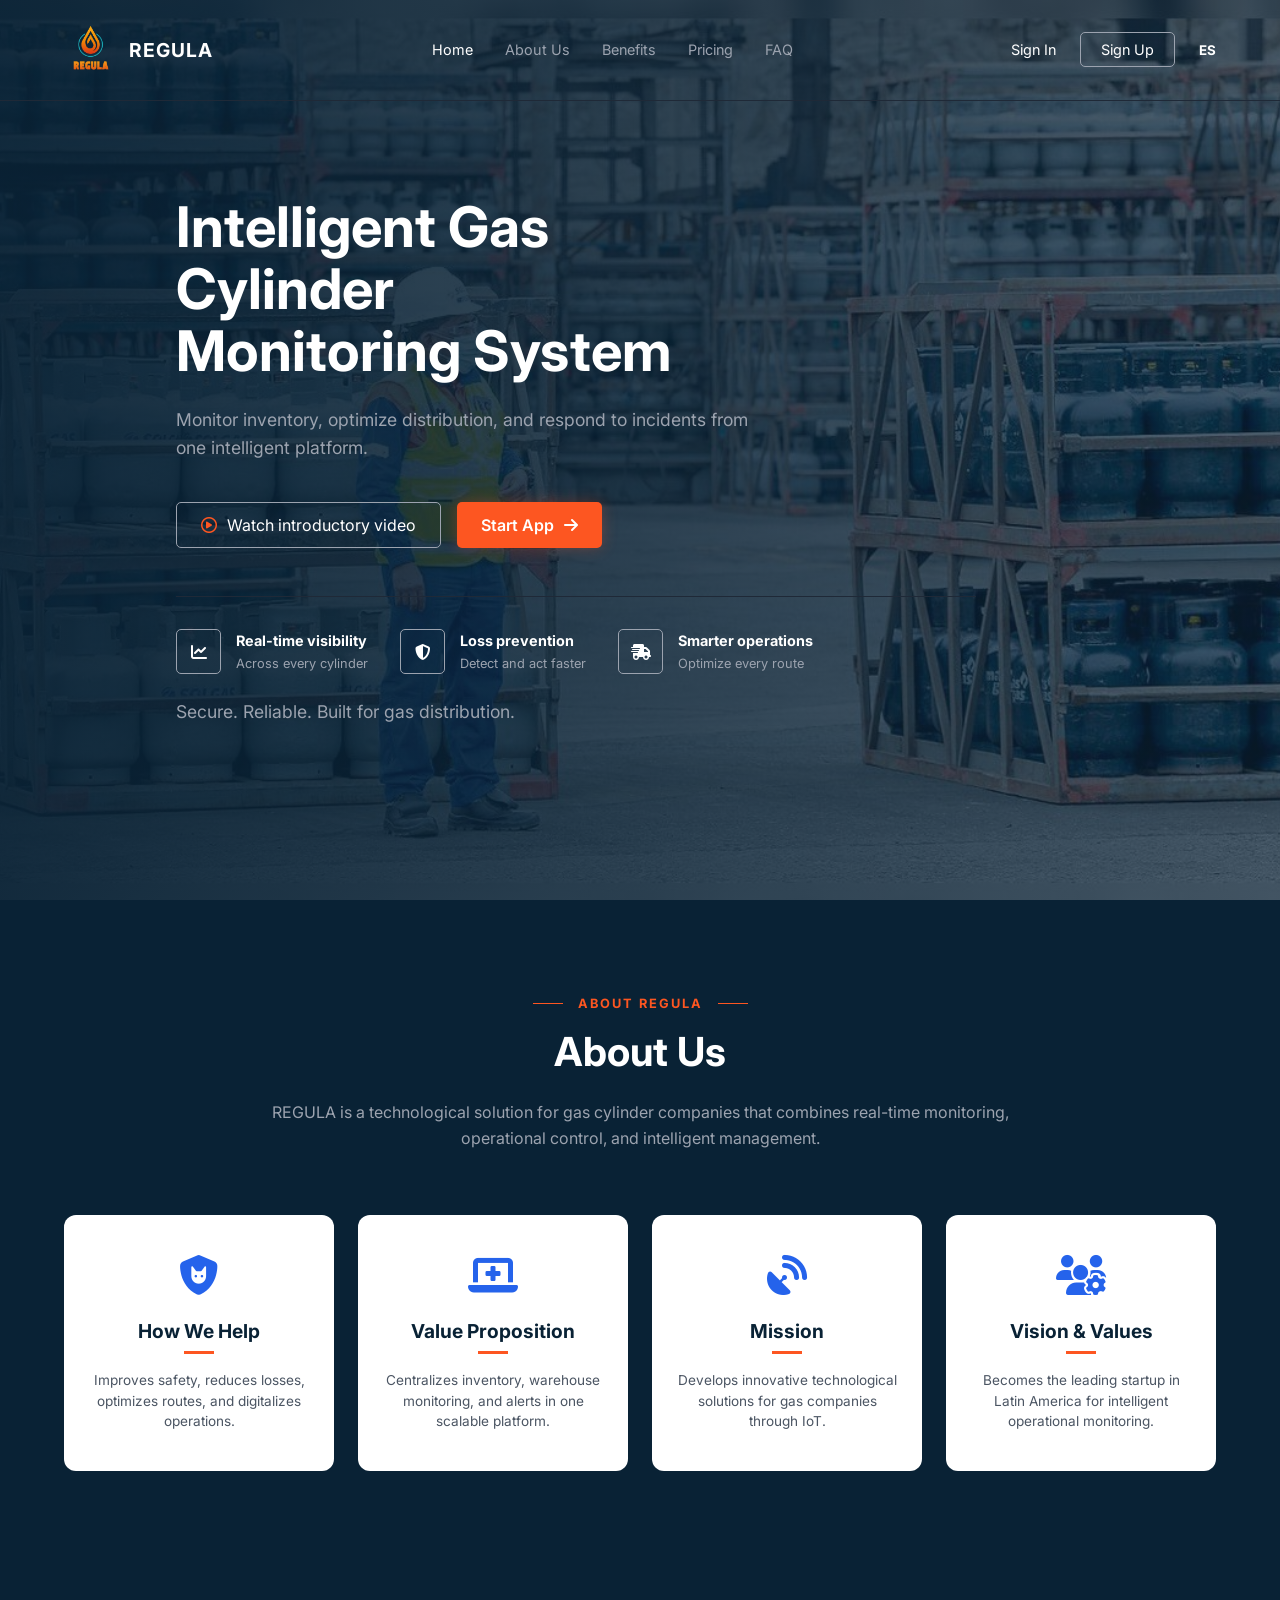
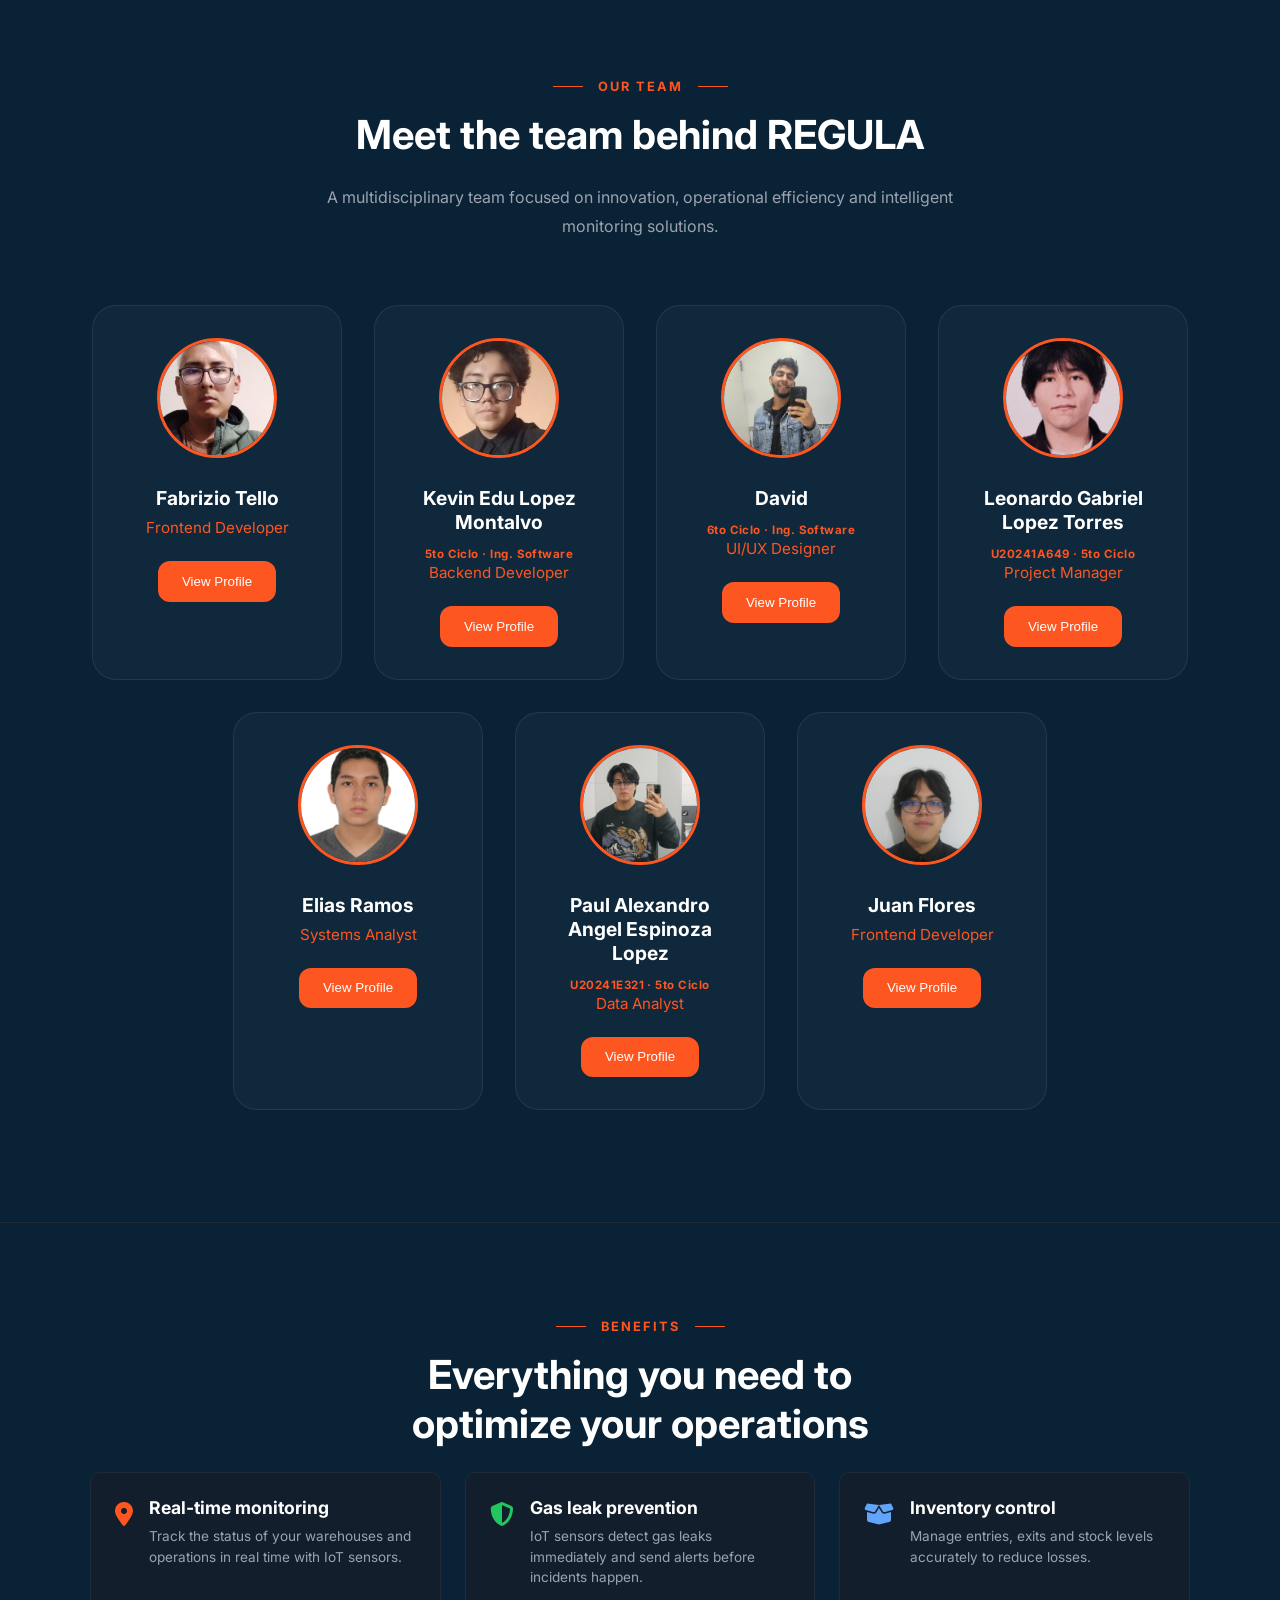
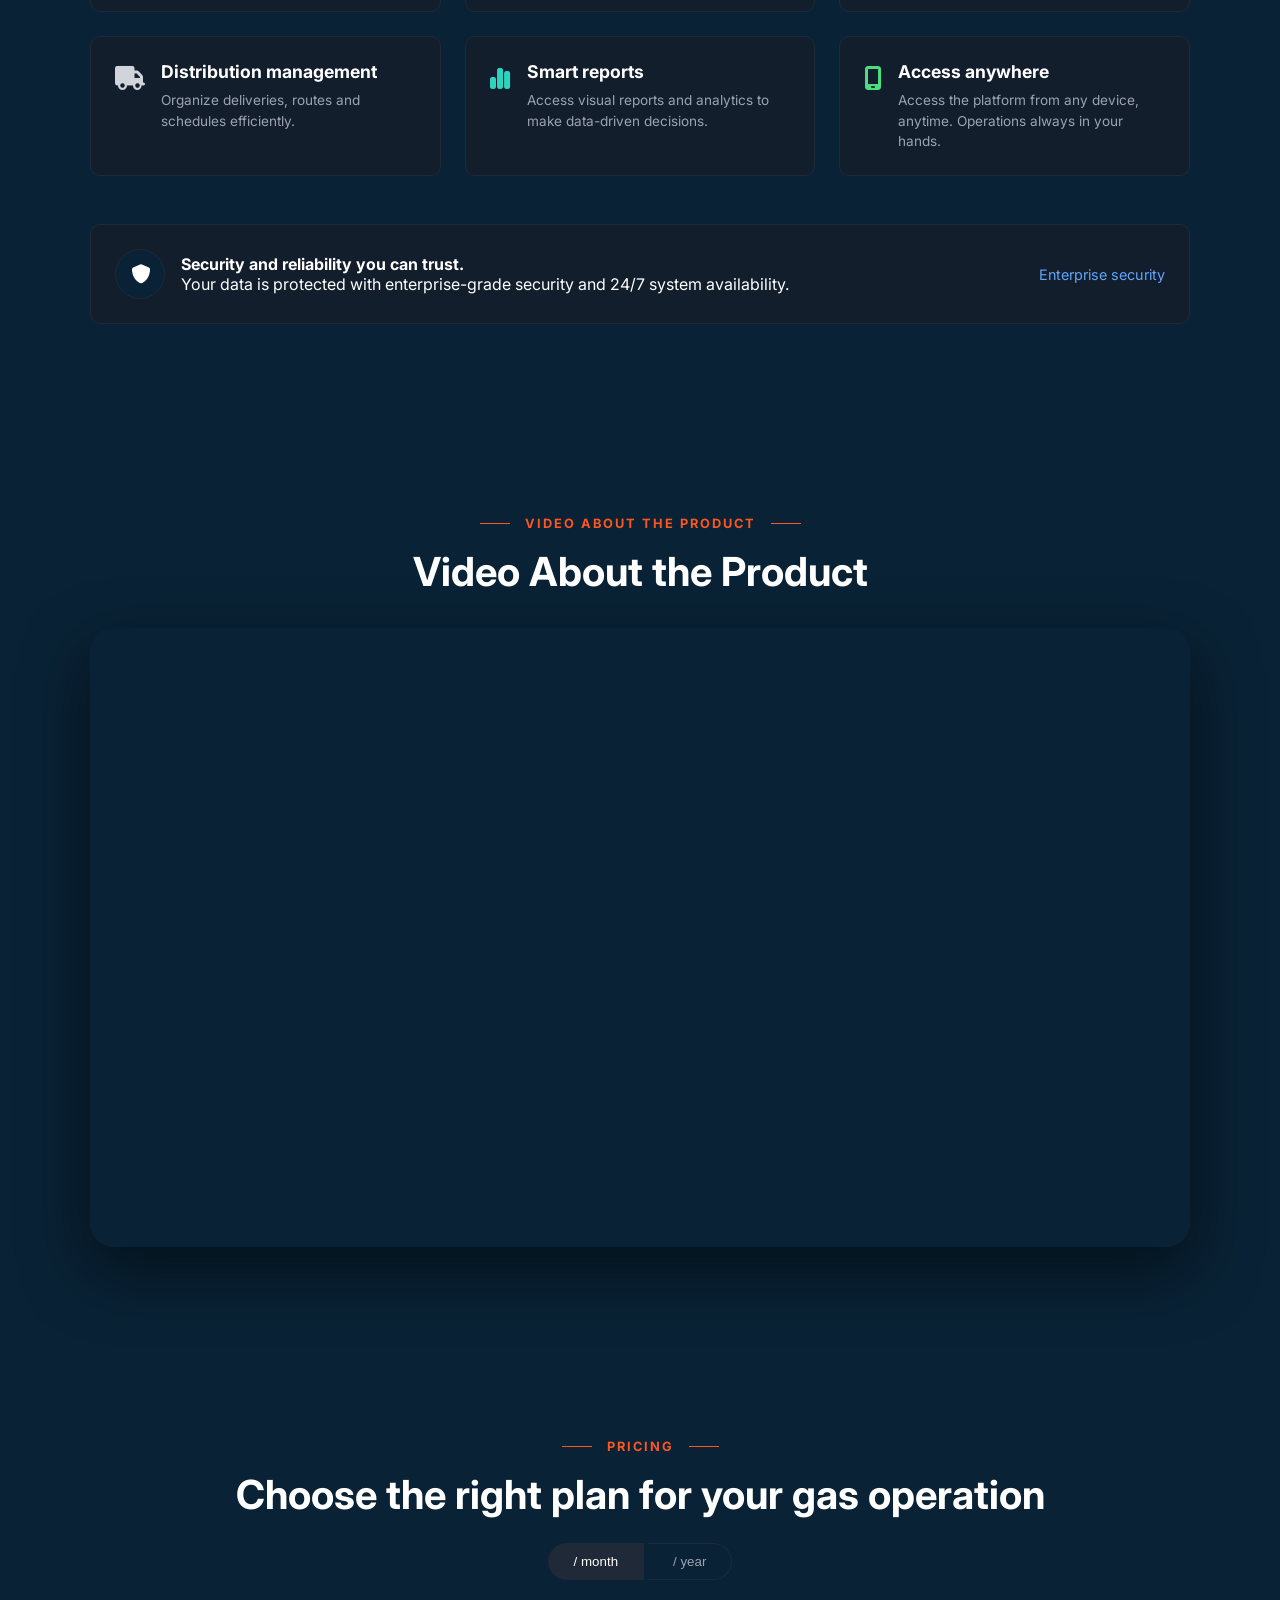
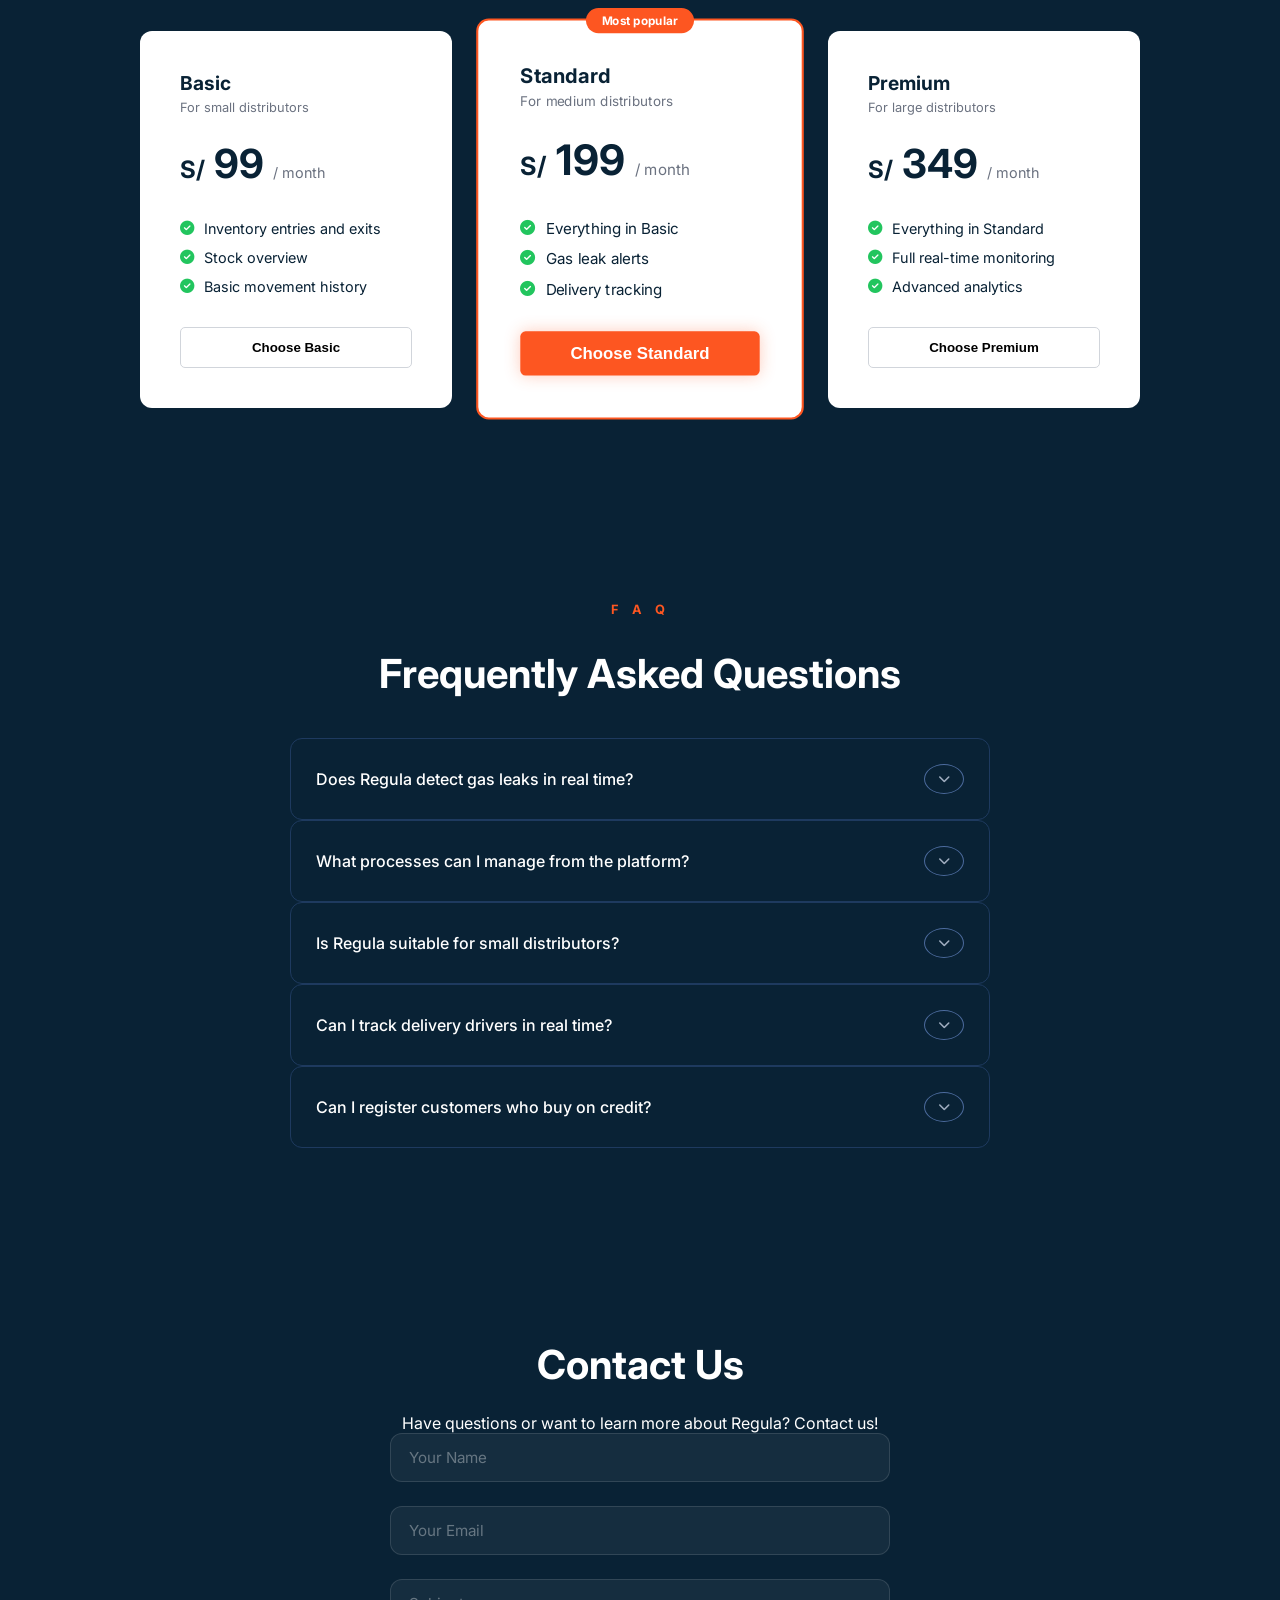
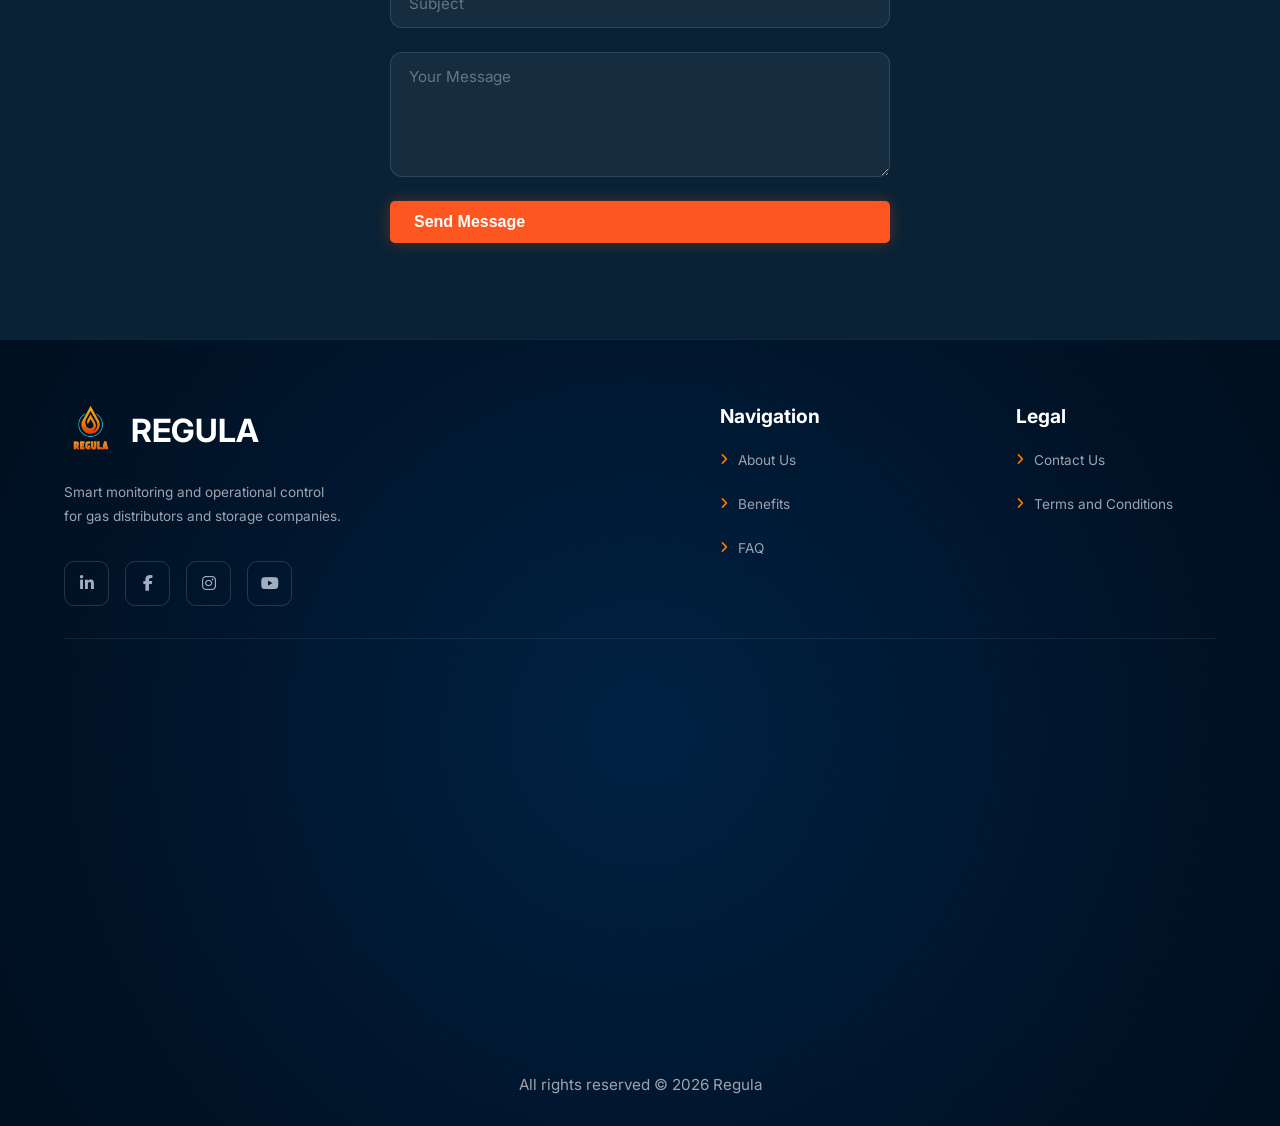
==== commit daa8d4d1: "feat: add footer video section to enhance team introduction" ====
--- a/docs/index.html
+++ b/docs/index.html
@@ -785,6 +785,10 @@
             </div>
         </div>
 
+        <div class="footer-video">
+            <iframe width="100%" height="400" src="https://www.youtube.com/embed/A2doTpKOJf8" title="About the team" frameborder="0" allow="accelerometer; autoplay; clipboard-write; encrypted-media; gyroscope; picture-in-picture; web-share" referrerpolicy="strict-origin-when-cross-origin" allowfullscreen></iframe>
+        </div>
+
         <div class="footer-bottom">
             <p data-i18n="copyright">All rights reserved © 2026 Regula</p>
         </div>
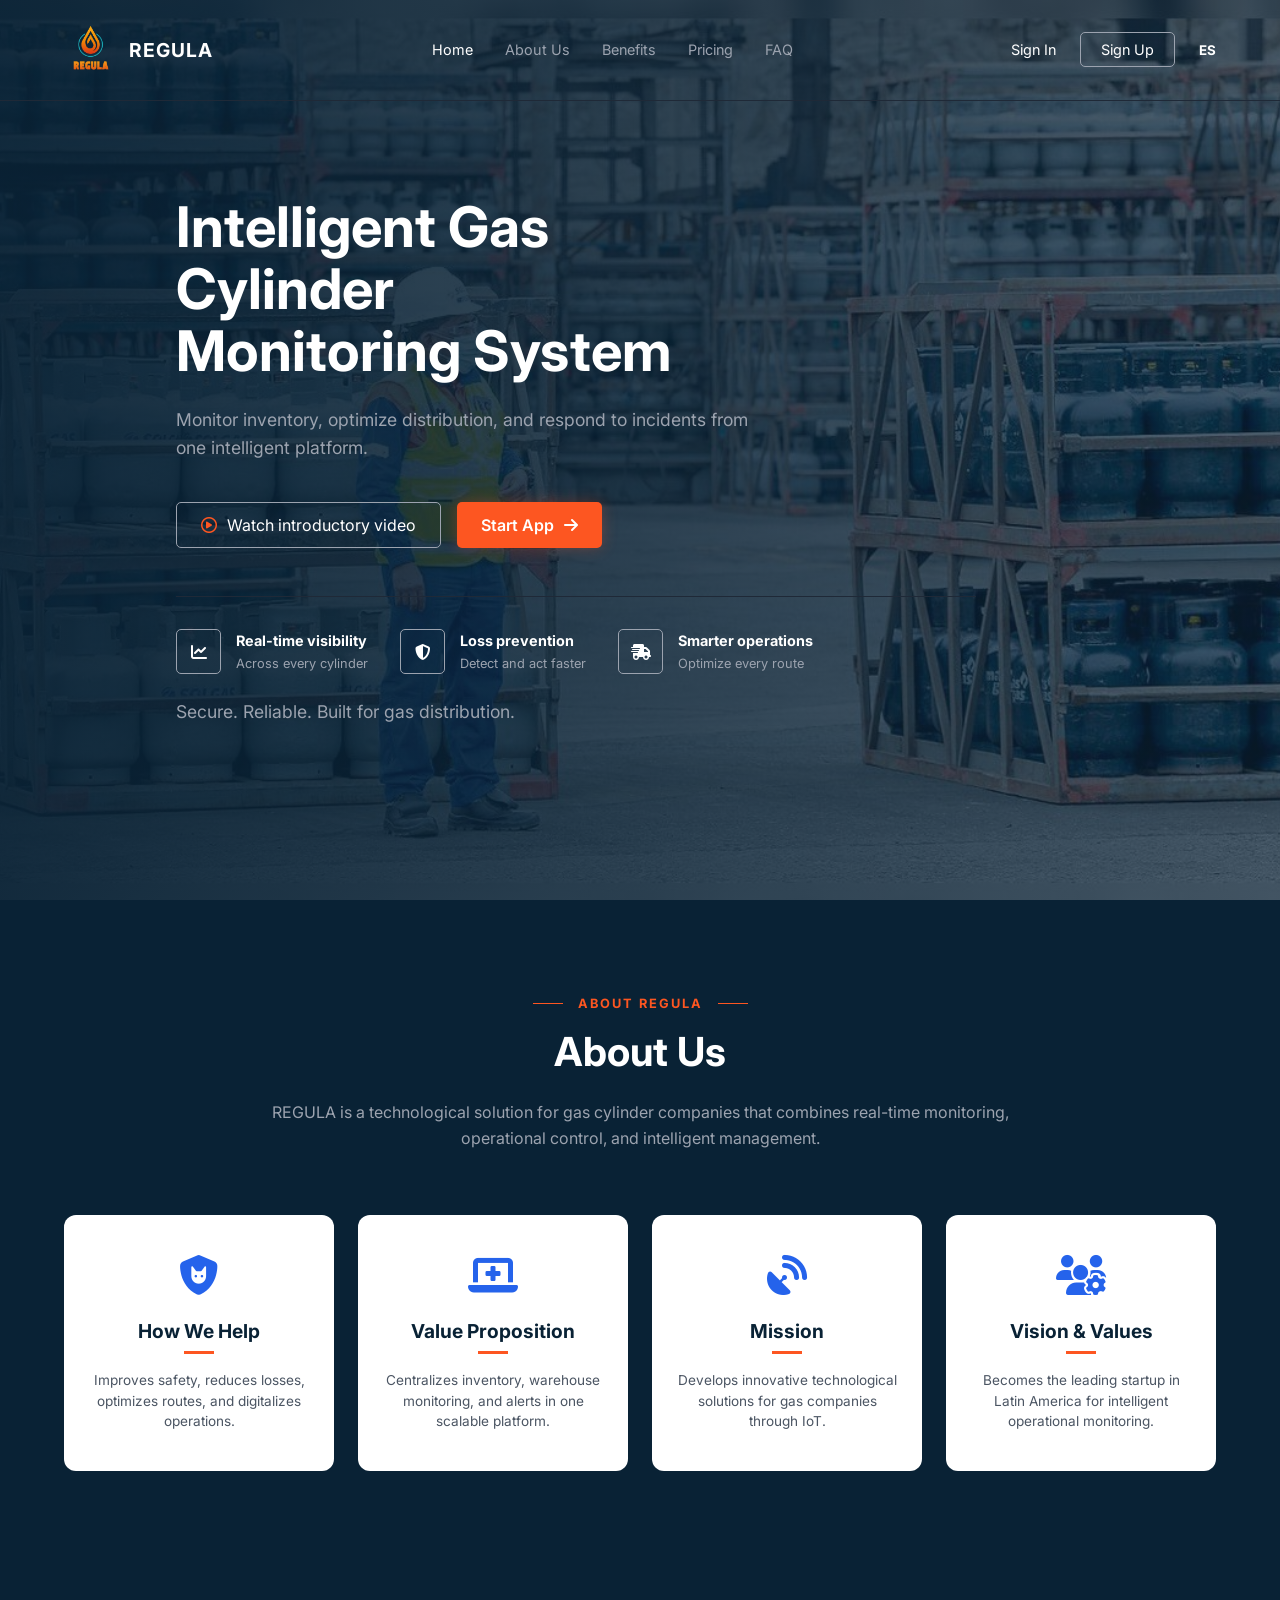
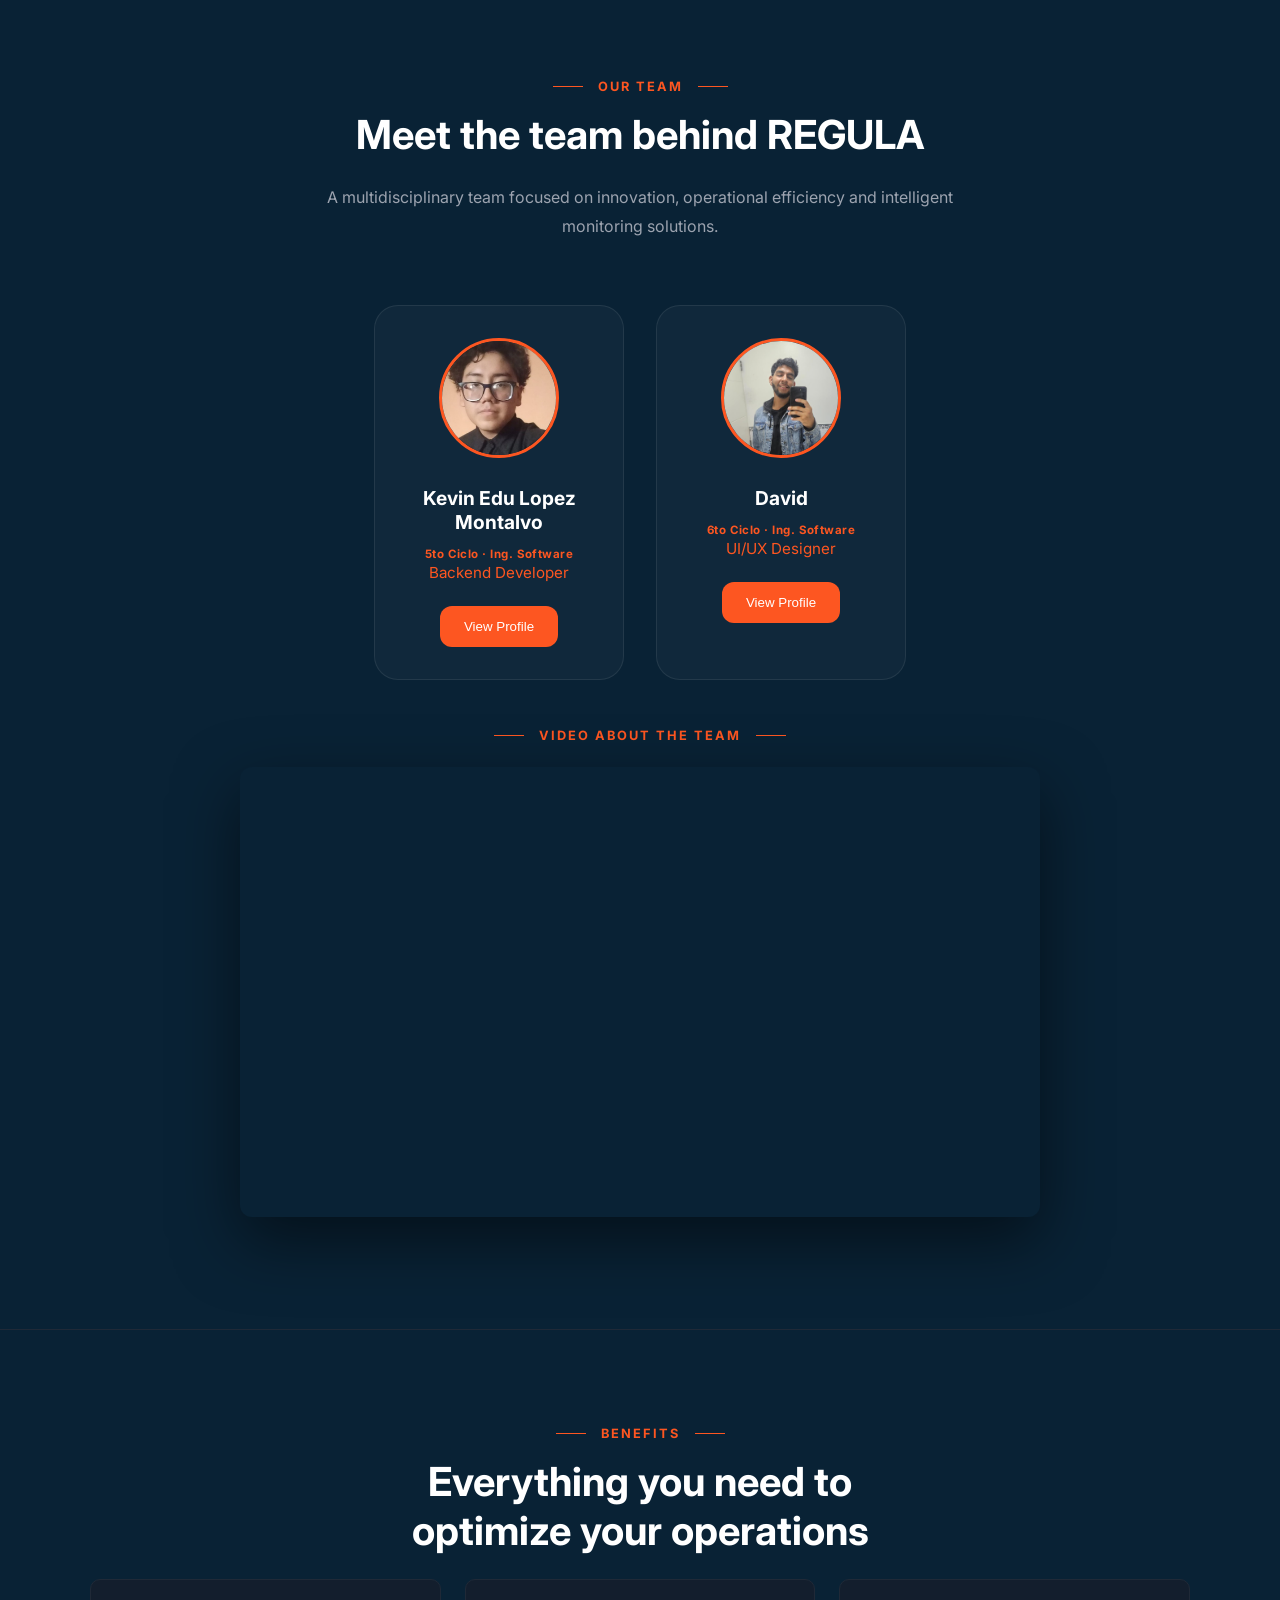
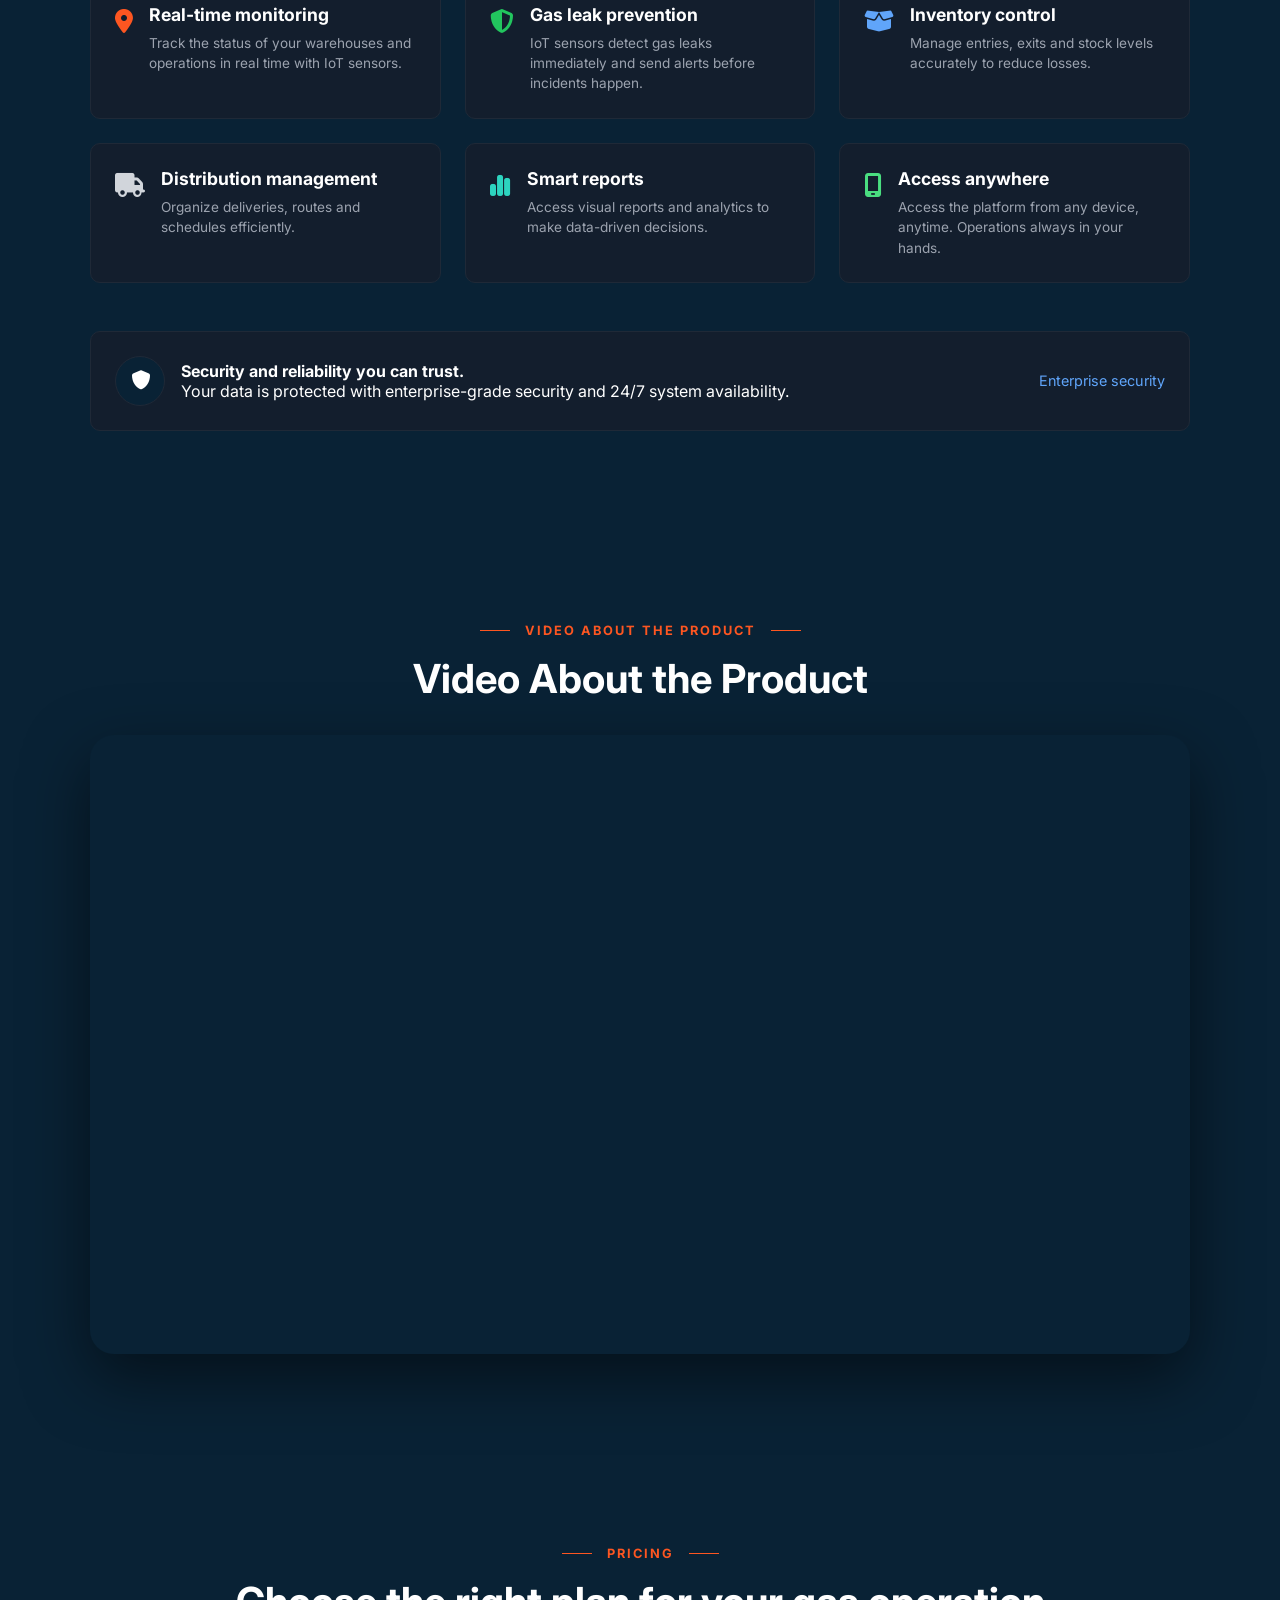
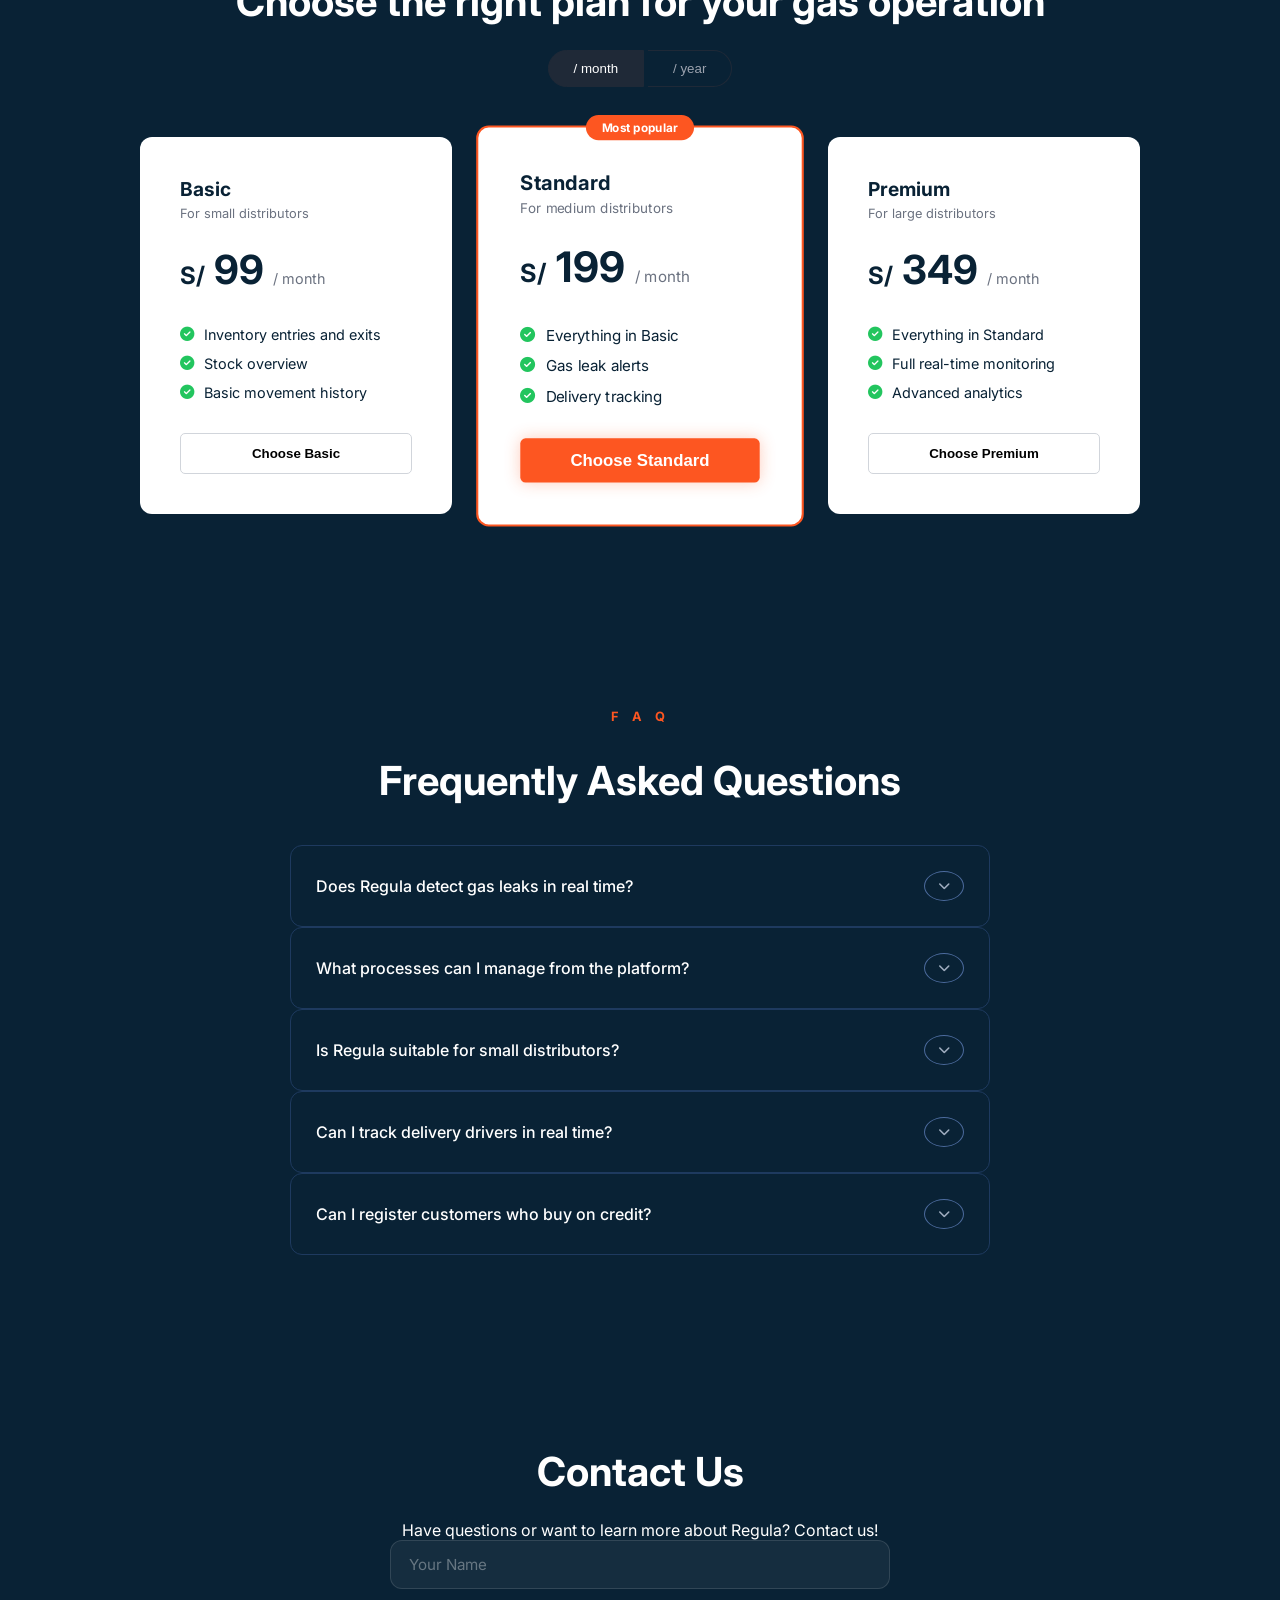
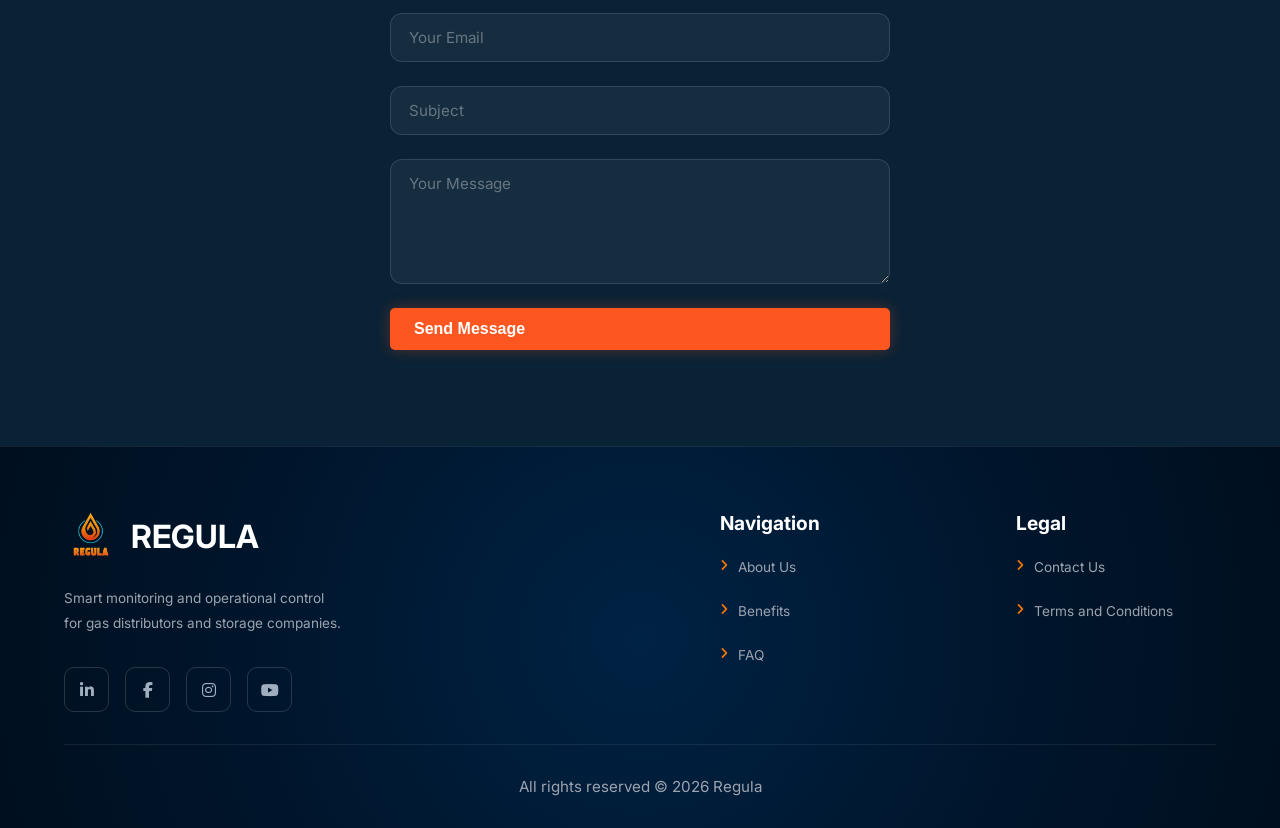
==== commit e70bbc8e: "feat: update team section and add video introduction" ====
--- a/docs/index.html
+++ b/docs/index.html
@@ -271,7 +271,7 @@
 
             <div class="buttons">
                 <a class="btn-secondary" href="#about-product"><i class="fa-regular fa-circle-play"></i><span data-i18n="btn_video_text">Watch introductory video</span></a>
-                <a class="btn-primary" data-i18n="btn_demo" href="https://regula-frontend.firebaseapp.com/" target="_blank"> <i class="fa-solid fa-arrow-right"></i></a>
+                <a class="btn-primary" data-i18n="btn_demo" href="https://regulaplatform.web.app" target="_blank"> <i class="fa-solid fa-arrow-right"></i></a>
             </div>
 
             <div class="hero-metrics">
@@ -352,19 +352,6 @@
     </p>
 
     <div class="team-grid">
-
-        <div class="team-member">
-            <img src="assets/images/Fabrizio.png" alt="Fabrizio">
-            <h4>Fabrizio Tello</h4>
-            <span class="role">Frontend Developer</span>
-            <button class="team-btn"
-                    onclick="openModal(
-                    'Fabrizio Tello',
-                    'Frontend developer focused on creating modern interfaces and intuitive user experiences for REGULA.'
-                    )">
-                View Profile
-            </button>
-        </div>
 
         <div class="team-member">
             <img src="assets/images/Kevin.jpeg" alt="Kevin">
@@ -394,60 +381,15 @@
             </button>
         </div>
 
-        <div class="team-member">
-            <img src="assets/images/Leonardo.png" alt="Leonardo">
-            <h4>Leonardo Gabriel Lopez Torres</h4>
-            <span class="member-code">U20241A649 · 5to Ciclo</span>
-            <span class="role">Project Manager</span>
-            <button class="team-btn"
-                    onclick="openModal(
-                    'Leonardo Gabriel Lopez Torres — U20241A649',
-                    'Mi nombre es Leonardo Gabriel Lopez Torres y actualmente estudio Ingeniería de Software en la UPC, cursando el quinto ciclo. Me gusta jugar videojuegos, salir y ayudar a mis compañeros. Me considero una persona responsable, comprometida y con buena capacidad para trabajar en equipo. Mi objetivo dentro de este proyecto es aportar constantemente al grupo, mantener una comunicación ágil y adquirir nuevas experiencias que me permitan afrontar proyectos futuros con mayor preparación.'
-                    )">
-                View Profile
-            </button>
-        </div>
-
-        <div class="team-member">
-            <img src="assets/images/Elias.jpeg" alt="Elias">
-            <h4>Elias Ramos</h4>
-            <span class="role">Systems Analyst</span>
-            <button class="team-btn"
-                    onclick="openModal(
-                    'Elias Ramos',
-                    'Systems analyst dedicated to operational processes and monitoring optimization.'
-                    )">
-                View Profile
-            </button>
-        </div>
-
-        <div class="team-member">
-            <img src="assets/images/Paul.jpeg" alt="Paul">
-            <h4>Paul Alexandro Angel Espinoza Lopez</h4>
-            <span class="member-code">U20241E321 · 5to Ciclo</span>
-            <span class="role">Data Analyst</span>
-            <button class="team-btn"
-                    onclick="openModal(
-                    'Paul Alexandro Angel Espinoza Lopez — U20241E321',
-                    'Soy un estudiante de Ingeniería de Software del quinto ciclo. Me considero una persona que le gusta escuchar a los demás, comprometida, autoconsciente y directa en la toma de decisiones. Me gusta aprender cosas nuevas, ya sean de mi carrera o no, pues esto me ayuda a formarme con mayores conocimientos y ser alguien con quien se pueda contar en distintos ámbitos. También me interesa participar en nuevos retos para aplicar mis conocimientos. Mi objetivo en este grupo es colaborar activamente con todos los integrantes, escuchar sus opiniones y construir un proyecto donde todos aportemos desde el inicio hasta el final. Cuento con conocimientos en C++, además de conocimientos básicos en Java, HTML, CSS y Python.'
-                    )">
-                View Profile
-            </button>
-        </div>
-
-        <div class="team-member">
-            <img src="assets/images/Juan.jpeg" alt="Juan">
-            <h4>Juan Flores</h4>
-            <span class="role">Frontend Developer</span>
-            <button class="team-btn"
-                    onclick="openModal(
-                    'Juan Flores',
-                    'Frontend developer responsible for user authentication flows, secure entry forms, and maximizing the usability and quality of the main landing page.'
-                    )">
-                View Profile
-            </button>
-        </div>
-    </div>
+    </div>
+
+    <div class="team-video" style="max-width: 800px; margin: 3rem auto 0; text-align: center;">
+        <div class="section-tag"><span class="line"></span> <span data-i18n="video_team_title">Video About the Team</span> <span class="line"></span></div>
+        <div class="video-responsive" style="position: relative; padding-bottom: 56.25%; height: 0; overflow: hidden; border-radius: 12px; margin-top: 1.5rem;">
+            <iframe style="position: absolute; top: 0; left: 0; width: 100%; height: 100%;" src="https://www.youtube.com/embed/A2doTpKOJf8" title="About the team" frameborder="0" allow="accelerometer; autoplay; clipboard-write; encrypted-media; gyroscope; picture-in-picture; web-share" referrerpolicy="strict-origin-when-cross-origin" allowfullscreen></iframe>
+        </div>
+    </div>
+
 </section>
 
 
@@ -785,9 +727,7 @@
             </div>
         </div>
 
-        <div class="footer-video">
-            <iframe width="100%" height="400" src="https://www.youtube.com/embed/A2doTpKOJf8" title="About the team" frameborder="0" allow="accelerometer; autoplay; clipboard-write; encrypted-media; gyroscope; picture-in-picture; web-share" referrerpolicy="strict-origin-when-cross-origin" allowfullscreen></iframe>
-        </div>
+
 
         <div class="footer-bottom">
             <p data-i18n="copyright">All rights reserved © 2026 Regula</p>
